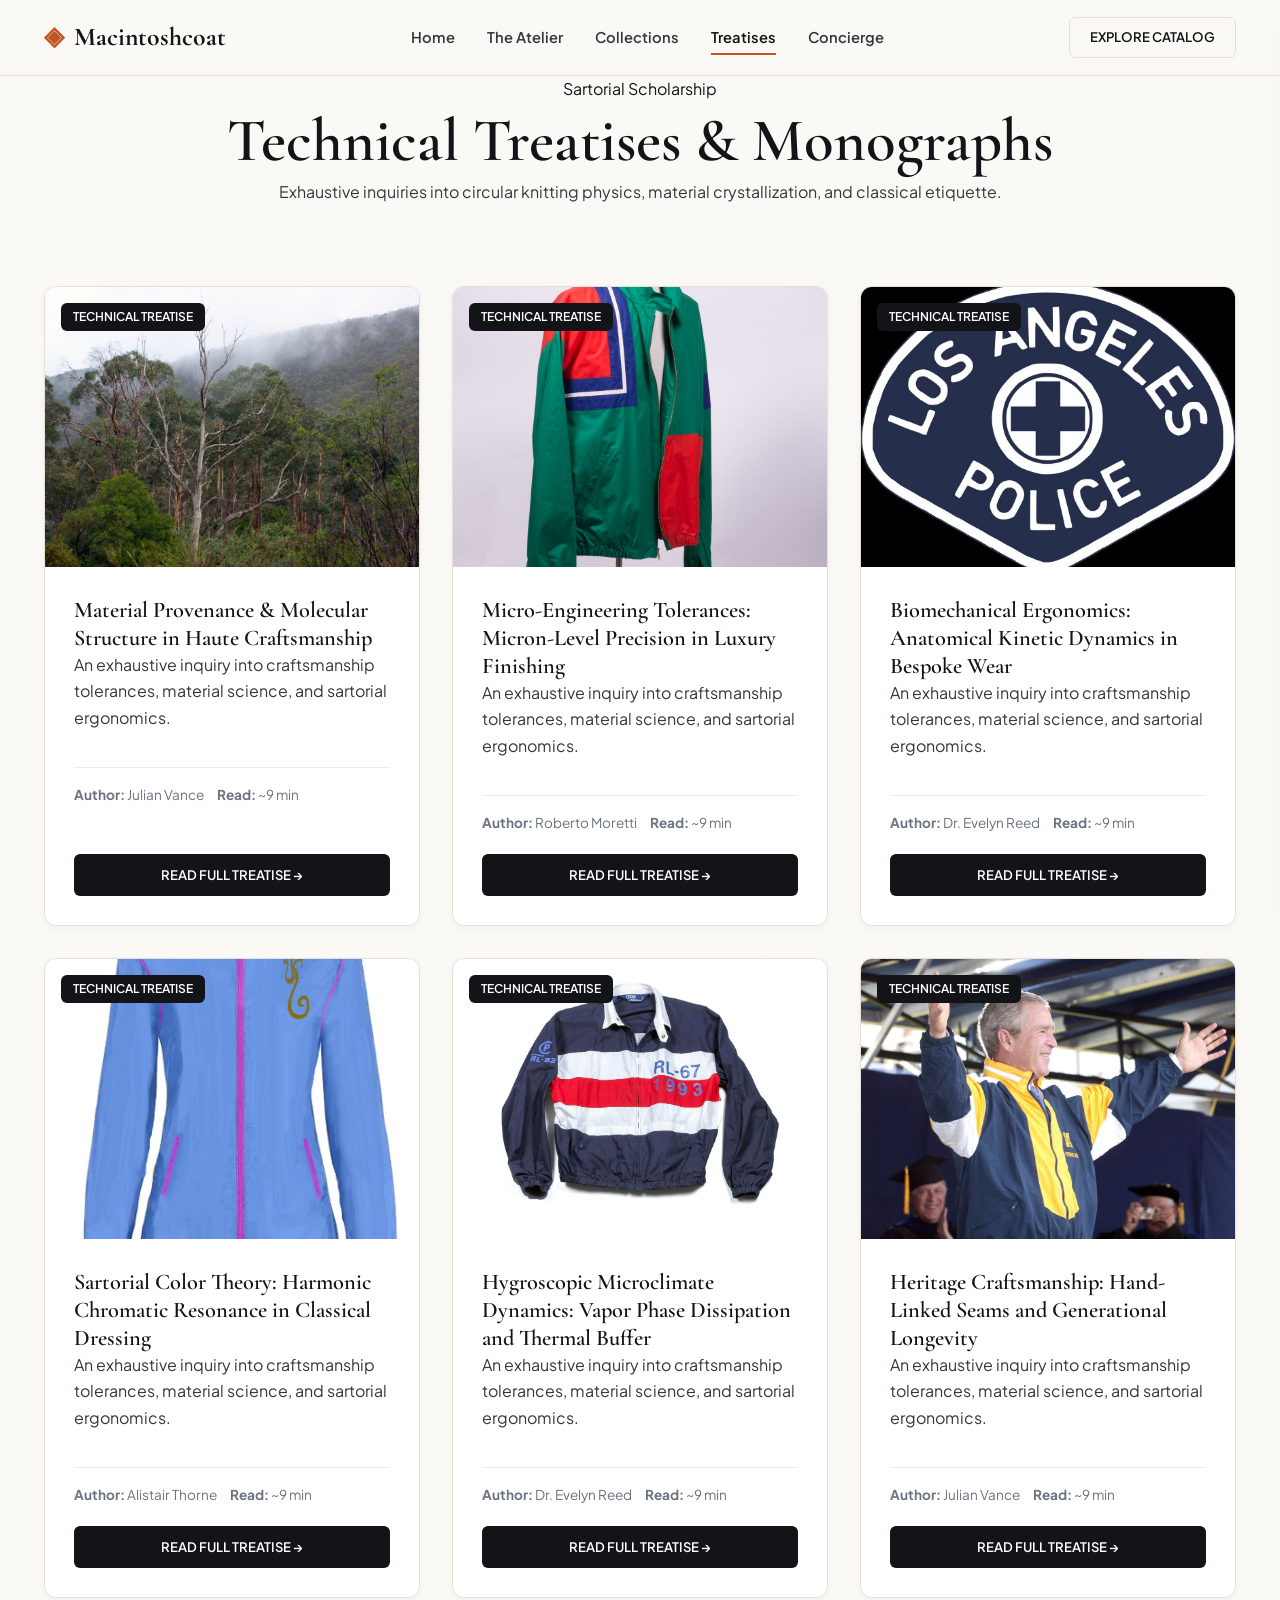
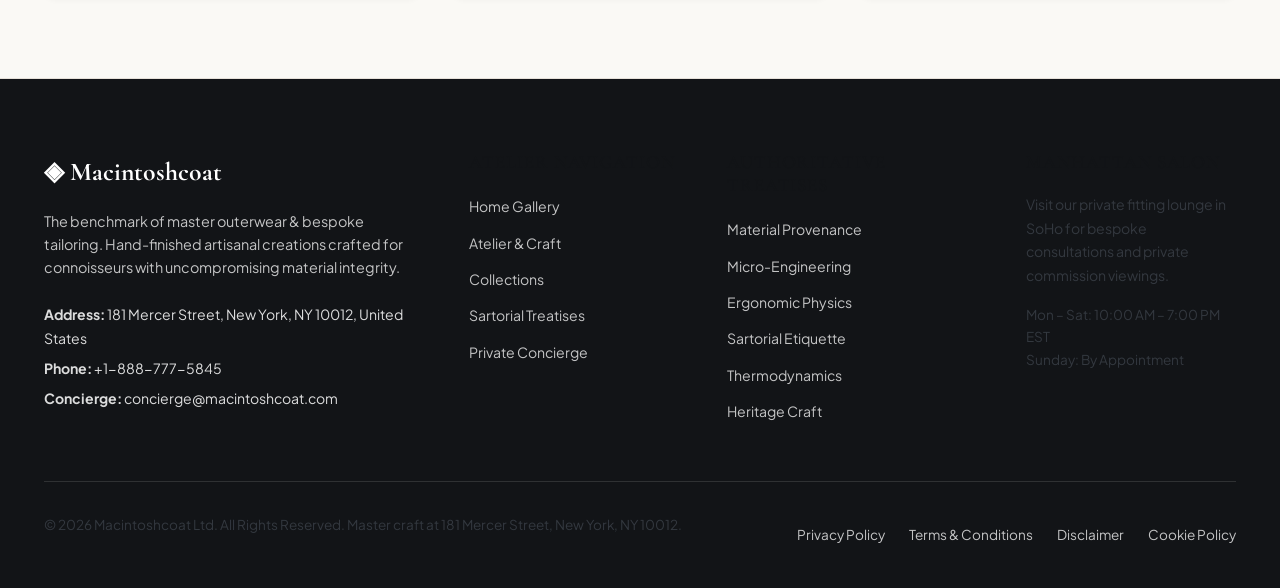
==== blog/index.html @ 99c929b3 "Add files via upload" ====
<!DOCTYPE html>
<html lang="en">
<head>
  <meta charset="UTF-8">
  <meta name="viewport" content="width=device-width, initial-scale=1.0">
  <title>Sartorial Treatises & Technical Monographs — Macintoshcoat</title>
  <meta name="description" content="Explore the authoritative research monographs published by Macintoshcoat.">
  <link rel="canonical" href="https://macintoshcoat.com/blog.html">
  <link rel="preconnect" href="https://fonts.googleapis.com">
  <link rel="preconnect" href="https://fonts.gstatic.com" crossorigin>
  <link href="https://fonts.googleapis.com/css2?family=Cormorant+Garamond:ital,wght@0,400;0,600;0,700;1,400&family=Plus+Jakarta+Sans:wght@300;400;500;600;700&display=swap" rel="stylesheet">
  <link rel="stylesheet" href="/assets/css/style.css">
  <!-- Google tag (gtag.js) -->
  <script async src="https://www.googletagmanager.com/gtag/js?id=G-0LY0HY7L01"></script>
  <script>
    window.dataLayer = window.dataLayer || [];
    function gtag(){dataLayer.push(arguments);}
    gtag('js', new Date());
    gtag('config', 'G-0LY0HY7L01');
  </script>

</head>
<body>
  <!-- Mandatory Global Site Header (Exactly 1 per page) -->
  <header class="site-header">
    <div class="header-container">
      <a href="/" class="brand-logo" aria-label="Macintoshcoat Home">
        <span class="logo-mark">◈</span>
        <span class="logo-text">Macintoshcoat</span>
      </a>
      <nav class="desktop-nav" aria-label="Primary Navigation">
        <a href="/" class="nav-link">Home</a>
        <a href="/about.html" class="nav-link">The Atelier</a>
        <a href="/collection.html" class="nav-link">Collections</a>
        <a href="/blog.html" class="nav-link active">Treatises</a>
        <a href="/contact.html" class="nav-link">Concierge</a>
      </nav>
      <div class="header-actions">
        <a href="/collection.html" class="btn btn-sm btn-outline">Explore Catalog</a>
        <button id="drawer-toggle" class="mobile-toggle" aria-label="Open Navigation Menu">
          <span class="hamburger-bar"></span>
          <span class="hamburger-bar"></span>
          <span class="hamburger-bar"></span>
        </button>
      </div>
    </div>
  </header>

  <!-- Mandatory Mobile Navigation Drawer (Exactly 1 per page) -->
  <div class="mobile-drawer" id="mobile-drawer" aria-hidden="true">
    <div class="drawer-header">
      <div class="drawer-brand">Macintoshcoat</div>
      <button id="drawer-close" class="drawer-close-btn" aria-label="Close Navigation Menu">&times;</button>
    </div>
    <nav class="drawer-nav" aria-label="Mobile Navigation">
      <a href="/" class="drawer-link">Home</a>
      <a href="/about.html" class="drawer-link">The Atelier &amp; Craft</a>
      <a href="/collection.html" class="drawer-link">Curated Outerwear Collection</a>
      <a href="/blog.html" class="drawer-link active">Sartorial Treatises</a>
      <a href="/contact.html" class="drawer-link">Private Concierge</a>
    </nav>
    <div class="drawer-footer">
      <p class="drawer-contact-title">Manhattan Atelier &amp; Suite</p>
      <p class="drawer-contact-info">181 Mercer Street, New York, NY 10012, United States</p>
      <p class="drawer-contact-info">Tel: +1-888-777-5845</p>
      <p class="drawer-contact-info">Email: concierge@macintoshcoat.com</p>
    </div>
  </div>
  <div id="drawer-overlay" class="drawer-overlay"></div>
  <section class="page-hero">
    <div class="container text-center">
      <span class="hero-badge">Sartorial Scholarship</span>
      <h1>Technical Treatises &amp; Monographs</h1>
      <p class="lead" style="margin: 0 auto;">Exhaustive inquiries into circular knitting physics, material crystallization, and classical etiquette.</p>
    </div>
  </section>
  <main class="section">
    <div class="container">
      <div class="grid-3">
        <div class="card">
          <div class="card-image-wrap"><img src="/assets/images/urban_commuter_rain_parka.jpg" alt="Material Provenance & Molecular Structure in Haute Craftsmanship"><span class="card-tag">Technical Treatise</span></div>
          <div class="card-body">
            <h3>Material Provenance & Molecular Structure in Haute Craftsmanship</h3>
            <p>An exhaustive inquiry into craftsmanship tolerances, material science, and sartorial ergonomics.</p>
            <div class="card-specs"><span><strong>Author:</strong> Julian Vance</span><span><strong>Read:</strong> ~9 min</span></div>
            <a href="/blog/material-provenance-and-fiber-crystallography.html" class="btn btn-primary btn-sm" style="margin-top: auto;">Read Full Treatise &rarr;</a>
          </div>
        </div>
        <div class="card">
          <div class="card-image-wrap"><img src="/assets/images/3_layer_laminate_textile.jpg" alt="Micro-Engineering Tolerances: Micron-Level Precision in Luxury Finishing"><span class="card-tag">Technical Treatise</span></div>
          <div class="card-body">
            <h3>Micro-Engineering Tolerances: Micron-Level Precision in Luxury Finishing</h3>
            <p>An exhaustive inquiry into craftsmanship tolerances, material science, and sartorial ergonomics.</p>
            <div class="card-specs"><span><strong>Author:</strong> Roberto Moretti</span><span><strong>Read:</strong> ~9 min</span></div>
            <a href="/blog/micro-engineering-tolerances-and-finishing.html" class="btn btn-primary btn-sm" style="margin-top: auto;">Read Full Treatise &rarr;</a>
          </div>
        </div>
        <div class="card">
          <div class="card-image-wrap"><img src="/assets/images/waterproof_membrane_cross_section.jpg" alt="Biomechanical Ergonomics: Anatomical Kinetic Dynamics in Bespoke Wear"><span class="card-tag">Technical Treatise</span></div>
          <div class="card-body">
            <h3>Biomechanical Ergonomics: Anatomical Kinetic Dynamics in Bespoke Wear</h3>
            <p>An exhaustive inquiry into craftsmanship tolerances, material science, and sartorial ergonomics.</p>
            <div class="card-specs"><span><strong>Author:</strong> Dr. Evelyn Reed</span><span><strong>Read:</strong> ~9 min</span></div>
            <a href="/blog/biomechanical-ergonomics-and-wearer-physics.html" class="btn btn-primary btn-sm" style="margin-top: auto;">Read Full Treatise &rarr;</a>
          </div>
        </div>
        <div class="card">
          <div class="card-image-wrap"><img src="/assets/images/dwr_water_droplet_beading.jpg" alt="Sartorial Color Theory: Harmonic Chromatic Resonance in Classical Dressing"><span class="card-tag">Technical Treatise</span></div>
          <div class="card-body">
            <h3>Sartorial Color Theory: Harmonic Chromatic Resonance in Classical Dressing</h3>
            <p>An exhaustive inquiry into craftsmanship tolerances, material science, and sartorial ergonomics.</p>
            <div class="card-specs"><span><strong>Author:</strong> Alistair Thorne</span><span><strong>Read:</strong> ~9 min</span></div>
            <a href="/blog/sartorial-color-theory-and-formal-etiquette.html" class="btn btn-primary btn-sm" style="margin-top: auto;">Read Full Treatise &rarr;</a>
          </div>
        </div>
        <div class="card">
          <div class="card-image-wrap"><img src="/assets/images/ultrasonic_welded_seam_tape.jpg" alt="Hygroscopic Microclimate Dynamics: Vapor Phase Dissipation and Thermal Buffer"><span class="card-tag">Technical Treatise</span></div>
          <div class="card-body">
            <h3>Hygroscopic Microclimate Dynamics: Vapor Phase Dissipation and Thermal Buffer</h3>
            <p>An exhaustive inquiry into craftsmanship tolerances, material science, and sartorial ergonomics.</p>
            <div class="card-specs"><span><strong>Author:</strong> Dr. Evelyn Reed</span><span><strong>Read:</strong> ~9 min</span></div>
            <a href="/blog/hygroscopic-microclimate-thermodynamics.html" class="btn btn-primary btn-sm" style="margin-top: auto;">Read Full Treatise &rarr;</a>
          </div>
        </div>
        <div class="card">
          <div class="card-image-wrap"><img src="/assets/images/ergonomic_raglan_sleeve_cut.jpg" alt="Heritage Craftsmanship: Hand-Linked Seams and Generational Longevity"><span class="card-tag">Technical Treatise</span></div>
          <div class="card-body">
            <h3>Heritage Craftsmanship: Hand-Linked Seams and Generational Longevity</h3>
            <p>An exhaustive inquiry into craftsmanship tolerances, material science, and sartorial ergonomics.</p>
            <div class="card-specs"><span><strong>Author:</strong> Julian Vance</span><span><strong>Read:</strong> ~9 min</span></div>
            <a href="/blog/bespoke-craftsmanship-and-heritage-methods.html" class="btn btn-primary btn-sm" style="margin-top: auto;">Read Full Treatise &rarr;</a>
          </div>
        </div>

      </div>
    </div>
  </main>
  <!-- Mandatory Global Site Footer -->
  <footer class="site-footer">
    <div class="container">
      <div class="footer-grid">
        <div class="footer-col">
          <div class="footer-brand">◈ Macintoshcoat</div>
          <p class="footer-desc">
            The benchmark of master outerwear & bespoke tailoring. Hand-finished artisanal creations crafted for connoisseurs with uncompromising material integrity.
          </p>
          <div class="footer-contact-item"><strong>Address:</strong> 181 Mercer Street, New York, NY 10012, United States</div>
          <div class="footer-contact-item"><strong>Phone:</strong> +1-888-777-5845</div>
          <div class="footer-contact-item"><strong>Concierge:</strong> concierge@macintoshcoat.com</div>
        </div>
        <div class="footer-col">
          <h4 class="footer-title">Atelier Navigation</h4>
          <ul class="footer-links">
            <li><a href="/">Home Gallery</a></li>
            <li><a href="/about.html">Atelier &amp; Craft</a></li>
            <li><a href="/collection.html">Collections</a></li>
            <li><a href="/blog.html">Sartorial Treatises</a></li>
            <li><a href="/contact.html">Private Concierge</a></li>
          </ul>
        </div>
        <div class="footer-col">
          <h4 class="footer-title">Authoritative Treatises</h4>
          <ul class="footer-links">
            <li><a href="/blog/material-provenance-and-fiber-crystallography.html">Material Provenance</a></li>
            <li><a href="/blog/micro-engineering-tolerances-and-finishing.html">Micro-Engineering</a></li>
            <li><a href="/blog/biomechanical-ergonomics-and-wearer-physics.html">Ergonomic Physics</a></li>
            <li><a href="/blog/sartorial-color-theory-and-formal-etiquette.html">Sartorial Etiquette</a></li>
            <li><a href="/blog/hygroscopic-microclimate-thermodynamics.html">Thermodynamics</a></li>
            <li><a href="/blog/bespoke-craftsmanship-and-heritage-methods.html">Heritage Craft</a></li>
          </ul>
        </div>
        <div class="footer-col">
          <h4 class="footer-title">Manhattan Salon</h4>
          <p style="font-size:0.88rem; margin-bottom:1rem;">
            Visit our private fitting lounge in SoHo for bespoke consultations and private commission viewings.
          </p>
          <p style="font-size:0.85rem; color:var(--color-gold);">Mon – Sat: 10:00 AM – 7:00 PM EST<br>Sunday: By Appointment</p>
        </div>
      </div>
      <div class="footer-bottom">
        <p>&copy; 2026 Macintoshcoat Ltd. All Rights Reserved. Master craft at 181 Mercer Street, New York, NY 10012.</p>
        <div class="footer-legal-links">
          <a href="/privacy-policy.html">Privacy Policy</a>
          <a href="/terms-and-conditions.html">Terms &amp; Conditions</a>
          <a href="/disclaimer.html">Disclaimer</a>
          <a href="/cookie-policy.html">Cookie Policy</a>
        </div>
      </div>
    </div>
  </footer>
  <script src="/assets/js/main.js"></script>
</body>
</html>
---- assets/css/style.css ----
/* Master Design System — macintoshcoat (Haute Commercial Paid Theme) */
:root {
  --color-primary: #121417;
  --color-primary-dark: #0A0C0E;
  --color-dew: #C05621;
  --color-dew-dark: #9C4215;
  --color-gold: #B45309;
  --color-bg: #FAF9F5;
  --color-surface: #FFFFFF;
  --color-surface-elevated: #F5F2EA;
  --color-text-main: #121417;
  --color-text-body: #33383F;
  --color-text-muted: #6B7280;
  --color-border: #E5E0D8;
  --color-border-light: #F0EDE6;
  --font-serif: 'Cormorant Garamond', Georgia, serif;
  --font-sans: 'Plus Jakarta Sans', -apple-system, BlinkMacSystemFont, sans-serif;
  --transition-smooth: all 0.25s cubic-bezier(0.16, 1, 0.3, 1);
  --shadow-sm: 0 2px 6px rgba(0, 0, 0, 0.04);
  --shadow-md: 0 10px 30px -5px rgba(0, 0, 0, 0.08), 0 4px 10px -2px rgba(0, 0, 0, 0.03);
  --shadow-lg: 0 20px 45px -10px rgba(0, 0, 0, 0.12);
  --radius-sm: 6px;
  --radius-md: 12px;
  --radius-pill: 9999px;
  --container-max: 1240px;
}
*, *::before, *::after { box-sizing: border-box; margin: 0; padding: 0; }
html { font-size: 16px; scroll-behavior: smooth; }
body { font-family: var(--font-sans); background: var(--color-bg); color: var(--color-text-main); line-height: 1.68; overflow-x: hidden; }
h1, h2, h3, h4 { font-family: var(--font-serif); color: #121417 !important; line-height: 1.25; font-weight: 600; }
h1 { font-size: clamp(2.2rem, 5vw, 3.8rem); }
h2 { font-size: clamp(1.8rem, 4vw, 2.5rem); }
h3 { font-size: 1.4rem; }
p { margin-bottom: 1.2rem; color: #33383F !important; }
a { color: #121417; text-decoration: none; transition: var(--transition-smooth); }
a:hover { color: var(--color-dew); }
img { max-width: 100%; height: auto; display: block; }
.container { max-width: var(--container-max); margin: 0 auto; padding: 0 1.5rem; }
.text-center { text-align: center; }
.text-muted { color: var(--color-text-muted) !important; }
.text-white { color: #FFFFFF !important; }

/* Paid Theme Top Announcement Bar */
.announcement-bar { background: #121417; color: #FAF9F5; padding: 0.55rem 1rem; font-size: 0.8rem; font-weight: 500; letter-spacing: 0.03em; text-align: center; border-bottom: 1px solid rgba(255, 255, 255, 0.1); }
.announcement-bar a { color: #E5E0D8; text-decoration: underline; }
.announcement-bar a:hover { color: #FFFFFF; }

/* Paid Theme Header */
.site-header { position: sticky; top: 0; left: 0; width: 100%; z-index: 1000; background: rgba(250, 249, 245, 0.94); backdrop-filter: blur(16px); -webkit-backdrop-filter: blur(16px); border-bottom: 1px solid var(--color-border); }
.header-container { max-width: var(--container-max); margin: 0 auto; padding: 1rem 1.5rem; display: flex; align-items: center; justify-content: space-between; }
.brand-logo { display: flex; align-items: center; gap: 0.6rem; color: #121417 !important; font-family: var(--font-serif); font-size: 1.6rem; font-weight: 700; }
.brand-logo:hover { color: var(--color-dew) !important; }
.logo-mark { color: var(--color-dew); }
.desktop-nav { display: flex; align-items: center; gap: 2rem; }
.nav-link { color: #33383F !important; font-size: 0.92rem; font-weight: 600; position: relative; padding: 0.3rem 0; }
.nav-link:hover, .nav-link.active { color: #121417 !important; }
.nav-link.active::after { content: ''; position: absolute; bottom: 0; left: 0; width: 100%; height: 2px; background: var(--color-dew); }
.header-actions { display: flex; align-items: center; gap: 1rem; }
.header-actions .btn-outline { color: #121417 !important; border-color: var(--color-border); }
.header-actions .btn-outline:hover { background: #121417; color: #FFFFFF !important; border-color: #121417; }
.mobile-toggle { display: none; background: transparent; border: none; cursor: pointer; padding: 0.5rem; flex-direction: column; gap: 5px; }
.hamburger-bar { display: block; width: 24px; height: 2px; background: #121417; }

/* Mobile Drawer (Paid Theme) */
.mobile-drawer { position: fixed; top: 0; right: -320px; width: 300px; height: 100vh; background: #121417; z-index: 2000; display: flex; flex-direction: column; box-shadow: var(--shadow-lg); transition: transform 0.35s ease; padding: 2rem 1.5rem; overflow-y: auto; color: #FFFFFF; }
.mobile-drawer.open { transform: translateX(-320px); }
.mobile-drawer p { color: rgba(255, 255, 255, 0.85) !important; font-size: 0.88rem; }
.drawer-overlay { position: fixed; top: 0; left: 0; width: 100vw; height: 100vh; background: rgba(0, 0, 0, 0.75); backdrop-filter: blur(4px); z-index: 1999; opacity: 0; visibility: hidden; transition: opacity 0.3s ease; }
.drawer-overlay.active { opacity: 1; visibility: visible; }
.drawer-header { display: flex; align-items: center; justify-content: space-between; margin-bottom: 2rem; padding-bottom: 1rem; border-bottom: 1px solid rgba(255, 255, 255, 0.12); }
.drawer-brand { font-family: var(--font-serif); font-size: 1.4rem; color: #FFFFFF !important; font-weight: 700; }
.drawer-close-btn { background: transparent; border: none; color: #FFFFFF !important; font-size: 2rem; cursor: pointer; }
.drawer-nav { display: flex; flex-direction: column; gap: 1.2rem; }
.drawer-link { color: rgba(255, 255, 255, 0.9) !important; font-size: 1.1rem; }
.drawer-link:hover { color: var(--color-dew) !important; padding-left: 0.5rem; }
.drawer-footer { margin-top: auto; padding-top: 1.5rem; border-top: 1px solid rgba(255, 255, 255, 0.12); }
.drawer-contact-title { font-weight: 700; color: #FAF9F5 !important; margin-bottom: 0.4rem; text-transform: uppercase; font-size: 0.85rem; }
.drawer-contact-info { color: rgba(255, 255, 255, 0.88) !important; margin-bottom: 0.25rem; font-size: 0.85rem; }

/* Paid Theme Buttons */
.btn { display: inline-flex; align-items: center; justify-content: center; padding: 0.85rem 1.85rem; font-size: 0.92rem; font-weight: 600; text-transform: uppercase; border-radius: var(--radius-sm); cursor: pointer; transition: var(--transition-smooth); border: 1px solid transparent; }
.btn-primary { background: #121417; color: #FFFFFF !important; }
.btn-primary:hover { background: var(--color-dew); color: #FFFFFF !important; transform: translateY(-2px); box-shadow: var(--shadow-md); }
.btn-gold { background: var(--color-dew); color: #FFFFFF !important; font-weight: 700; }
.btn-gold:hover { background: var(--color-primary-dark); color: #FFFFFF !important; transform: translateY(-2px); }
.btn-outline { background: transparent; color: #121417 !important; border-color: var(--color-border); }
.btn-outline:hover { background: #121417; color: #FFFFFF !important; border-color: #121417; transform: translateY(-2px); }
.btn-outline-white { background: transparent; color: #FFFFFF !important; border-color: rgba(255,255,255,0.6); }
.btn-outline-white:hover { background: #FFFFFF; color: #121417 !important; }
.btn-sm { padding: 0.55rem 1.25rem; font-size: 0.82rem; }

/* Paid Theme Sections */
.section { padding: 5rem 0; }
.section-light { background: var(--color-surface); }
.section-dark { background: #121417; color: #FFFFFF; }
.section-dark h2, .section-dark h3 { color: #FFFFFF !important; }
.section-dark p { color: rgba(255, 255, 255, 0.85) !important; }
.section-header { margin-bottom: 3.5rem; }
.section-subtitle { color: var(--color-dew); text-transform: uppercase; letter-spacing: 0.08em; font-weight: 700; font-size: 0.85rem; margin-bottom: 0.6rem; }
.grid-2 { display: grid; grid-template-columns: repeat(auto-fit, minmax(420px, 1fr)); gap: 2.5rem; align-items: center; }
.grid-3 { display: grid; grid-template-columns: repeat(auto-fit, minmax(320px, 1fr)); gap: 2rem; }
.grid-4 { display: grid; grid-template-columns: repeat(auto-fit, minmax(240px, 1fr)); gap: 1.5rem; }

/* Paid Theme E-Commerce Components */
.trust-bar { background: #FFFFFF; border-top: 1px solid var(--color-border); border-bottom: 1px solid var(--color-border); padding: 2.2rem 0; }
.trust-grid { display: grid; grid-template-columns: repeat(auto-fit, minmax(240px, 1fr)); gap: 2rem; }
.trust-item { display: flex; align-items: center; gap: 1rem; }
.trust-icon-box { width: 44px; height: 44px; border-radius: 10px; background: #FDF4ED; color: var(--color-dew); display: flex; align-items: center; justify-content: center; font-size: 1.2rem; flex-shrink: 0; font-weight: bold; }
.trust-title { font-size: 0.95rem; font-weight: 700; color: #121417; margin-bottom: 0.2rem; }
.trust-desc { font-size: 0.82rem; color: #6B7280 !important; margin-bottom: 0; line-height: 1.4; }

.paid-product-card { background: #FFFFFF; border: 1px solid var(--color-border); border-radius: var(--radius-md); overflow: hidden; transition: var(--transition-smooth); display: flex; flex-direction: column; position: relative; }
.paid-product-card:hover { transform: translateY(-6px); box-shadow: var(--shadow-md); border-color: #D3C9BD; }
.paid-product-badge { position: absolute; top: 1rem; left: 1rem; background: #121417; color: #FAF9F5; padding: 0.3rem 0.75rem; font-size: 0.72rem; font-weight: 700; text-transform: uppercase; letter-spacing: 0.05em; border-radius: var(--radius-pill); z-index: 2; }
.paid-product-img-wrap { position: relative; height: 320px; overflow: hidden; background: #F4F1EA; }
.paid-product-img-wrap img { width: 100%; height: 100%; object-fit: cover; transition: transform 0.5s ease; }
.paid-product-card:hover .paid-product-img-wrap img { transform: scale(1.05); }
.paid-product-body { padding: 1.6rem; display: flex; flex-direction: column; flex-grow: 1; }
.paid-product-rating { display: flex; align-items: center; gap: 0.4rem; font-size: 0.82rem; color: #D97706; margin-bottom: 0.6rem; }
.paid-product-title { font-family: var(--font-serif); font-size: 1.25rem; font-weight: 700; color: #121417; margin-bottom: 0.4rem; }
.paid-product-price { display: flex; align-items: baseline; gap: 0.6rem; margin-bottom: 0.8rem; }
.price-current { font-size: 1.25rem; font-weight: 700; color: #121417; }
.price-original { font-size: 0.95rem; text-decoration: line-line-through; color: #9CA3AF; }
.swatch-group { display: flex; gap: 0.45rem; margin: 0.6rem 0 1.2rem; }
.swatch-dot { width: 16px; height: 16px; border-radius: 50%; border: 1px solid rgba(0,0,0,0.15); display: inline-block; cursor: pointer; }

.anatomy-step { display: flex; gap: 1.2rem; align-items: flex-start; padding: 1.4rem; background: #FFFFFF; border: 1px solid var(--color-border); border-radius: var(--radius-md); transition: var(--transition-smooth); }
.anatomy-step:hover { border-color: var(--color-dew); transform: translateX(4px); box-shadow: var(--shadow-sm); }
.step-badge { width: 36px; height: 36px; border-radius: 50%; background: #121417; color: #FAF9F5; font-weight: 700; font-size: 0.88rem; display: flex; align-items: center; justify-content: center; flex-shrink: 0; }

/* Cards */
.card { background: var(--color-surface); border: 1px solid var(--color-border); border-radius: var(--radius-md); overflow: hidden; transition: var(--transition-smooth); box-shadow: var(--shadow-sm); display: flex; flex-direction: column; }
.card:hover { transform: translateY(-5px); box-shadow: var(--shadow-md); }
.card-image-wrap { position: relative; height: 280px; overflow: hidden; background: #E2E8F0; }
.card-image-wrap img { width: 100%; height: 100%; object-fit: cover; transition: transform 0.6s ease; }
.card:hover .card-image-wrap img { transform: scale(1.05); }
.card-tag { position: absolute; top: 1rem; left: 1rem; background: #121417; color: #FFF; padding: 0.25rem 0.75rem; font-size: 0.75rem; font-weight: 600; border-radius: var(--radius-sm); text-transform: uppercase; }
.card-body { padding: 1.8rem; display: flex; flex-direction: column; flex-grow: 1; }
.card-specs { display: flex; flex-wrap: wrap; gap: 0.8rem; margin: 1rem 0 1.2rem; padding-top: 1rem; border-top: 1px solid var(--color-border-light); font-size: 0.85rem; color: var(--color-text-muted); }

.pillar-card { padding: 2.2rem; background: var(--color-surface); border-radius: var(--radius-md); border: 1px solid var(--color-border); }
.pillar-icon { width: 52px; height: 52px; border-radius: 50%; background: #FDF4ED; color: var(--color-dew); display: flex; align-items: center; justify-content: center; font-size: 1.4rem; margin-bottom: 1.4rem; }

.step-card { background: var(--color-surface); border: 1px solid var(--color-border); border-radius: var(--radius-md); padding: 2rem; position: relative; }
.step-number { font-family: var(--font-serif); font-size: 2.5rem; font-weight: 700; color: var(--color-dew); line-height: 1; margin-bottom: 0.8rem; }

.testimonial-card { background: var(--color-surface); border: 1px solid var(--color-border); border-radius: var(--radius-md); padding: 2rem; box-shadow: var(--shadow-sm); }
.testimonial-rating { color: #D97706; font-size: 1.1rem; margin-bottom: 0.8rem; }
.testimonial-quote { font-style: italic; color: var(--color-text-body); margin-bottom: 1.2rem; line-height: 1.7; }
.testimonial-author { border-top: 1px solid var(--color-border-light); padding-top: 0.8rem; }
.testimonial-name { font-weight: 700; color: var(--color-primary); }
.testimonial-role { font-size: 0.85rem; color: var(--color-text-muted); }

.filter-bar { display: flex; flex-wrap: wrap; gap: 0.75rem; justify-content: center; margin-bottom: 3rem; }
.filter-btn { padding: 0.6rem 1.4rem; border-radius: 50px; background: var(--color-surface); border: 1px solid var(--color-border); color: var(--color-text-main); font-size: 0.88rem; font-weight: 600; cursor: pointer; transition: var(--transition-smooth); }
.filter-btn:hover, .filter-btn.active { background: #121417; color: #FFF; }

/* Tables */
.data-table-wrap { overflow-x: auto; margin: 2.5rem 0; border-radius: var(--radius-md); border: 1px solid var(--color-border); }
.spec-table { width: 100%; border-collapse: collapse; background: #FFF; text-align: left; font-size: 0.92rem; }
.spec-table th { background: #121417; color: #FFF; padding: 1rem 1.2rem; }
.spec-table td { padding: 0.95rem 1.2rem; border-bottom: 1px solid var(--color-border-light); color: var(--color-text-body); }
.spec-table tr:nth-child(even) td { background: #FDFBF7; }

/* Treatises */
.treatise-container { max-width: 860px; margin: 0 auto; padding: 3rem 1.5rem 5rem; }
.article-header { margin-bottom: 2.5rem; }
.article-meta { display: flex; align-items: center; flex-wrap: wrap; gap: 1.2rem; margin: 1.2rem 0; font-size: 0.9rem; color: var(--color-text-muted); }
.article-hero-figure { margin: 2rem 0 3rem; border-radius: var(--radius-md); overflow: hidden; border: 1px solid var(--color-border); }
.article-hero-figure img { width: 100%; height: auto; }
.article-hero-figure figcaption { padding: 0.85rem 1.2rem; background: #FFF; font-size: 0.85rem; color: var(--color-text-muted); font-style: italic; border-top: 1px solid var(--color-border-light); }
.article-content { font-size: 1.05rem; line-height: 1.8; color: #2D3748; }
.faq-section { margin: 3.5rem 0; }
.faq-item { border: 1px solid var(--color-border); border-radius: var(--radius-sm); margin-bottom: 1rem; background: #FFF; overflow: hidden; }
.faq-question { width: 100%; padding: 1.25rem 1.5rem; text-align: left; background: #FFF; border: none; font-family: var(--font-serif); font-size: 1.2rem; font-weight: 600; color: #121417; cursor: pointer; display: flex; justify-content: space-between; align-items: center; }
.faq-icon { font-size: 1.2rem; transition: transform 0.3s ease; }
.faq-item.active .faq-icon { transform: rotate(45deg); }
.faq-answer { padding: 0 1.5rem 1.5rem; line-height: 1.7; color: var(--color-text-body); }

.author-card { display: flex; align-items: center; gap: 1.5rem; padding: 2rem; background: #FFF; border: 1px solid var(--color-border); border-radius: var(--radius-md); margin-top: 4rem; }
.author-avatar { width: 72px; height: 72px; border-radius: 50%; background: #F4F1EA; color: var(--color-dew); display: flex; align-items: center; justify-content: center; font-size: 1.8rem; font-weight: 700; flex-shrink: 0; }
.author-info h4 { margin-bottom: 0.3rem; color: #121417; }
.author-bio { font-size: 0.9rem; color: var(--color-text-muted); margin-bottom: 0; }

/* Forms & Contact */
.contact-grid { display: grid; grid-template-columns: 1fr 1fr; gap: 3.5rem; }
.form-group { margin-bottom: 1.5rem; }
.form-label { display: block; font-size: 0.88rem; font-weight: 600; margin-bottom: 0.5rem; color: #121417; }
.form-input, .form-textarea { width: 100%; padding: 0.9rem 1.2rem; border: 1px solid var(--color-border); border-radius: var(--radius-sm); font-family: var(--font-sans); font-size: 0.95rem; background: #FFF; color: #121417; transition: var(--transition-smooth); }
.form-input:focus, .form-textarea:focus { outline: none; border-color: #121417; box-shadow: 0 0 0 3px rgba(18, 20, 23, 0.1); }
.form-textarea { resize: vertical; min-height: 140px; }

/* Paid Theme Footer */
.site-footer { background: #121417; color: #FAF9F5; padding: 4.5rem 0 2rem; border-top: 1px solid var(--color-border); }
.footer-grid { display: grid; grid-template-columns: 1.8fr 1fr 1.2fr 1fr; gap: 3rem; margin-bottom: 3.5rem; }
.footer-brand { font-family: var(--font-serif); font-size: 1.6rem; font-weight: 700; color: #FFFFFF; margin-bottom: 1rem; }
.footer-desc { color: rgba(255, 255, 255, 0.75) !important; font-size: 0.9rem; line-height: 1.6; margin-bottom: 1.5rem; }
.footer-contact-item { font-size: 0.88rem; color: rgba(255, 255, 255, 0.85); margin-bottom: 0.4rem; }
.footer-title { font-family: var(--font-serif); font-size: 1.15rem; color: #FFFFFF; margin-bottom: 1.2rem; text-transform: uppercase; letter-spacing: 0.05em; }
.footer-links { list-style: none; display: flex; flex-direction: column; gap: 0.6rem; }
.footer-links a { color: rgba(255, 255, 255, 0.75) !important; font-size: 0.88rem; }
.footer-links a:hover { color: #FFFFFF !important; padding-left: 0.3rem; }
.footer-bottom { border-top: 1px solid rgba(255, 255, 255, 0.12); padding-top: 2rem; display: flex; align-items: center; justify-content: space-between; font-size: 0.85rem; color: rgba(255, 255, 255, 0.6); }
.footer-legal-links { display: flex; gap: 1.5rem; }
.footer-legal-links a { color: rgba(255, 255, 255, 0.75) !important; }
.footer-legal-links a:hover { color: #FFFFFF !important; }

@media (max-width: 992px) { .desktop-nav { display: none; } .mobile-toggle { display: flex; } .footer-grid { grid-template-columns: 1fr 1fr; } .contact-grid { grid-template-columns: 1fr; } }
@media (max-width: 640px) { .footer-grid { grid-template-columns: 1fr; } .footer-bottom { flex-direction: column; text-align: center; } .grid-2 { grid-template-columns: 1fr; } }
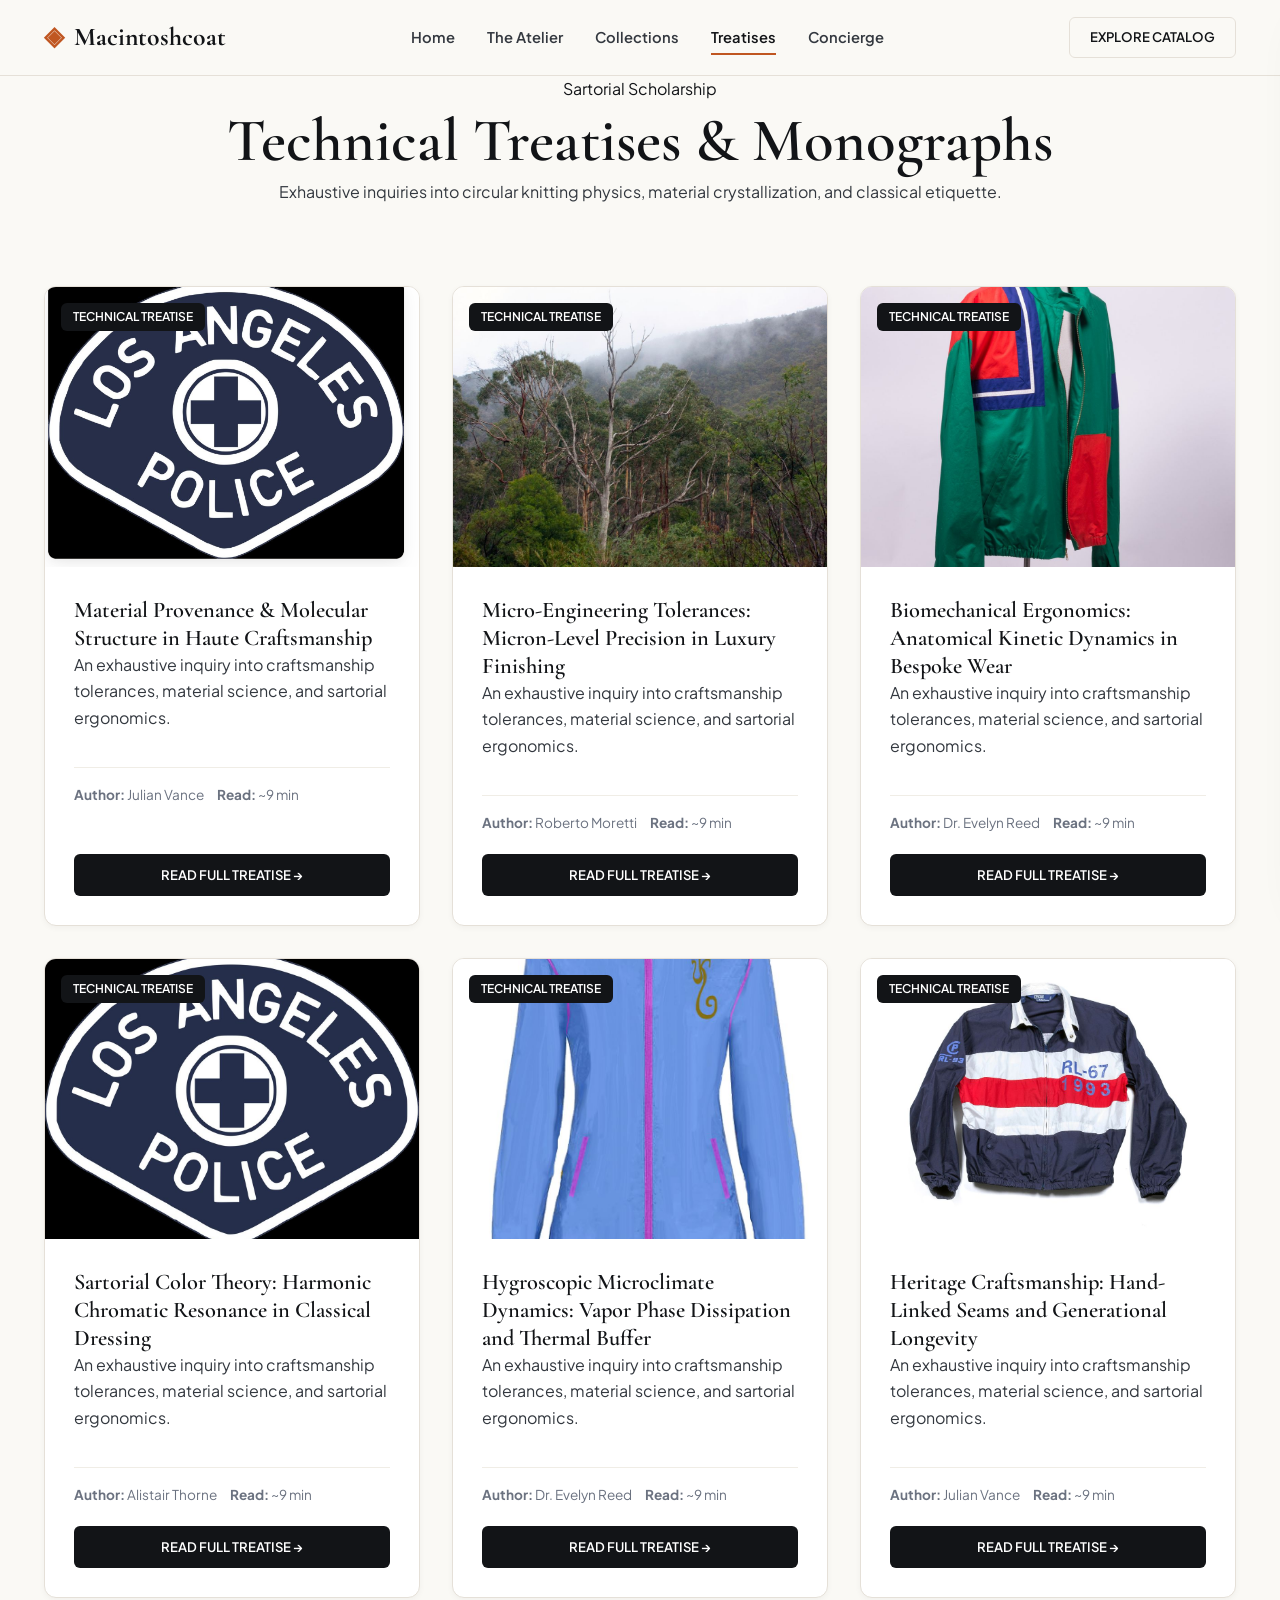
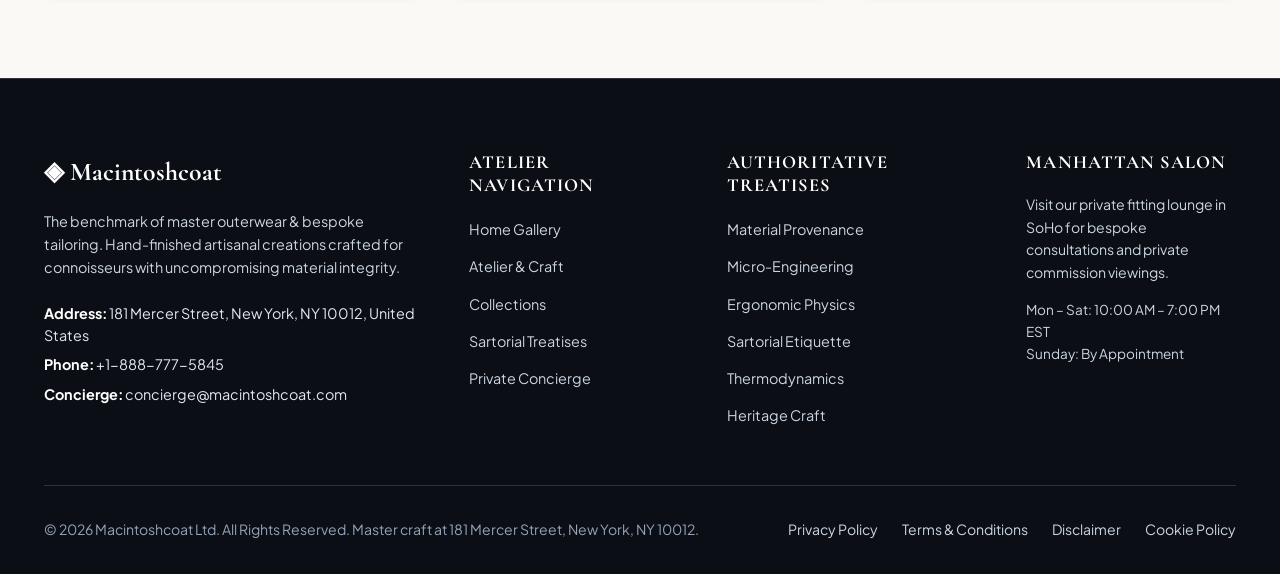
==== commit 2eb63477: "Add files via upload" ====
--- a/blog/index.html
+++ b/blog/index.html
@@ -78,7 +78,7 @@
     <div class="container">
       <div class="grid-3">
         <div class="card">
-          <div class="card-image-wrap"><img src="/assets/images/urban_commuter_rain_parka.jpg" alt="Material Provenance & Molecular Structure in Haute Craftsmanship"><span class="card-tag">Technical Treatise</span></div>
+          <div class="card-image-wrap"><img src="/assets/images/los_angeles_police_insignia_patch.png" alt="Material Provenance & Molecular Structure in Haute Craftsmanship"><span class="card-tag">Technical Treatise</span></div>
           <div class="card-body">
             <h3>Material Provenance & Molecular Structure in Haute Craftsmanship</h3>
             <p>An exhaustive inquiry into craftsmanship tolerances, material science, and sartorial ergonomics.</p>
@@ -87,7 +87,7 @@
           </div>
         </div>
         <div class="card">
-          <div class="card-image-wrap"><img src="/assets/images/3_layer_laminate_textile.jpg" alt="Micro-Engineering Tolerances: Micron-Level Precision in Luxury Finishing"><span class="card-tag">Technical Treatise</span></div>
+          <div class="card-image-wrap"><img src="/assets/images/urban_commuter_rain_parka.jpg" alt="Micro-Engineering Tolerances: Micron-Level Precision in Luxury Finishing"><span class="card-tag">Technical Treatise</span></div>
           <div class="card-body">
             <h3>Micro-Engineering Tolerances: Micron-Level Precision in Luxury Finishing</h3>
             <p>An exhaustive inquiry into craftsmanship tolerances, material science, and sartorial ergonomics.</p>
@@ -96,7 +96,7 @@
           </div>
         </div>
         <div class="card">
-          <div class="card-image-wrap"><img src="/assets/images/waterproof_membrane_cross_section.jpg" alt="Biomechanical Ergonomics: Anatomical Kinetic Dynamics in Bespoke Wear"><span class="card-tag">Technical Treatise</span></div>
+          <div class="card-image-wrap"><img src="/assets/images/3_layer_laminate_textile.jpg" alt="Biomechanical Ergonomics: Anatomical Kinetic Dynamics in Bespoke Wear"><span class="card-tag">Technical Treatise</span></div>
           <div class="card-body">
             <h3>Biomechanical Ergonomics: Anatomical Kinetic Dynamics in Bespoke Wear</h3>
             <p>An exhaustive inquiry into craftsmanship tolerances, material science, and sartorial ergonomics.</p>
@@ -105,7 +105,7 @@
           </div>
         </div>
         <div class="card">
-          <div class="card-image-wrap"><img src="/assets/images/dwr_water_droplet_beading.jpg" alt="Sartorial Color Theory: Harmonic Chromatic Resonance in Classical Dressing"><span class="card-tag">Technical Treatise</span></div>
+          <div class="card-image-wrap"><img src="/assets/images/waterproof_membrane_cross_section.jpg" alt="Sartorial Color Theory: Harmonic Chromatic Resonance in Classical Dressing"><span class="card-tag">Technical Treatise</span></div>
           <div class="card-body">
             <h3>Sartorial Color Theory: Harmonic Chromatic Resonance in Classical Dressing</h3>
             <p>An exhaustive inquiry into craftsmanship tolerances, material science, and sartorial ergonomics.</p>
@@ -114,7 +114,7 @@
           </div>
         </div>
         <div class="card">
-          <div class="card-image-wrap"><img src="/assets/images/ultrasonic_welded_seam_tape.jpg" alt="Hygroscopic Microclimate Dynamics: Vapor Phase Dissipation and Thermal Buffer"><span class="card-tag">Technical Treatise</span></div>
+          <div class="card-image-wrap"><img src="/assets/images/dwr_water_droplet_beading.jpg" alt="Hygroscopic Microclimate Dynamics: Vapor Phase Dissipation and Thermal Buffer"><span class="card-tag">Technical Treatise</span></div>
           <div class="card-body">
             <h3>Hygroscopic Microclimate Dynamics: Vapor Phase Dissipation and Thermal Buffer</h3>
             <p>An exhaustive inquiry into craftsmanship tolerances, material science, and sartorial ergonomics.</p>
@@ -123,7 +123,7 @@
           </div>
         </div>
         <div class="card">
-          <div class="card-image-wrap"><img src="/assets/images/ergonomic_raglan_sleeve_cut.jpg" alt="Heritage Craftsmanship: Hand-Linked Seams and Generational Longevity"><span class="card-tag">Technical Treatise</span></div>
+          <div class="card-image-wrap"><img src="/assets/images/ultrasonic_welded_seam_tape.jpg" alt="Heritage Craftsmanship: Hand-Linked Seams and Generational Longevity"><span class="card-tag">Technical Treatise</span></div>
           <div class="card-body">
             <h3>Heritage Craftsmanship: Hand-Linked Seams and Generational Longevity</h3>
             <p>An exhaustive inquiry into craftsmanship tolerances, material science, and sartorial ergonomics.</p>
--- a/assets/css/style.css
+++ b/assets/css/style.css
@@ -190,20 +190,24 @@
 .form-input:focus, .form-textarea:focus { outline: none; border-color: #121417; box-shadow: 0 0 0 3px rgba(18, 20, 23, 0.1); }
 .form-textarea { resize: vertical; min-height: 140px; }
 
-/* Paid Theme Footer */
-.site-footer { background: #121417; color: #FAF9F5; padding: 4.5rem 0 2rem; border-top: 1px solid var(--color-border); }
-.footer-grid { display: grid; grid-template-columns: 1.8fr 1fr 1.2fr 1fr; gap: 3rem; margin-bottom: 3.5rem; }
-.footer-brand { font-family: var(--font-serif); font-size: 1.6rem; font-weight: 700; color: #FFFFFF; margin-bottom: 1rem; }
-.footer-desc { color: rgba(255, 255, 255, 0.75) !important; font-size: 0.9rem; line-height: 1.6; margin-bottom: 1.5rem; }
-.footer-contact-item { font-size: 0.88rem; color: rgba(255, 255, 255, 0.85); margin-bottom: 0.4rem; }
-.footer-title { font-family: var(--font-serif); font-size: 1.15rem; color: #FFFFFF; margin-bottom: 1.2rem; text-transform: uppercase; letter-spacing: 0.05em; }
-.footer-links { list-style: none; display: flex; flex-direction: column; gap: 0.6rem; }
-.footer-links a { color: rgba(255, 255, 255, 0.75) !important; font-size: 0.88rem; }
-.footer-links a:hover { color: #FFFFFF !important; padding-left: 0.3rem; }
-.footer-bottom { border-top: 1px solid rgba(255, 255, 255, 0.12); padding-top: 2rem; display: flex; align-items: center; justify-content: space-between; font-size: 0.85rem; color: rgba(255, 255, 255, 0.6); }
-.footer-legal-links { display: flex; gap: 1.5rem; }
-.footer-legal-links a { color: rgba(255, 255, 255, 0.75) !important; }
-.footer-legal-links a:hover { color: #FFFFFF !important; }
+/* Paid Theme Footer — High-Contrast 100% Legibility */
+.site-footer { background: #0B0E14 !important; color: #FFFFFF !important; padding: 4.5rem 0 2rem; border-top: 1px solid rgba(255, 255, 255, 0.15); }
+.site-footer p { color: #E2E8F0 !important; }
+.site-footer .footer-grid { display: grid; grid-template-columns: 1.8fr 1fr 1.2fr 1fr; gap: 3rem; margin-bottom: 3.5rem; }
+.site-footer .footer-brand { font-family: var(--font-serif); font-size: 1.6rem; font-weight: 700; color: #FFFFFF !important; margin-bottom: 1rem; }
+.site-footer .footer-desc { color: #CBD5E1 !important; font-size: 0.92rem; line-height: 1.65; margin-bottom: 1.5rem; }
+.site-footer .footer-contact-item { font-size: 0.9rem; color: #E2E8F0 !important; margin-bottom: 0.5rem; line-height: 1.5; }
+.site-footer .footer-contact-item strong { color: #FFFFFF !important; font-weight: 700; }
+.site-footer .footer-title { font-family: var(--font-serif); font-size: 1.15rem; color: #FFFFFF !important; margin-bottom: 1.2rem; text-transform: uppercase; letter-spacing: 0.06em; font-weight: 700; }
+.site-footer .footer-links { list-style: none; display: flex; flex-direction: column; gap: 0.65rem; }
+.site-footer .footer-links a { color: #CBD5E1 !important; font-size: 0.9rem; transition: var(--transition-smooth); }
+.site-footer .footer-links a:hover { color: #FFFFFF !important; padding-left: 0.35rem; }
+.site-footer .footer-col p { color: #CBD5E1 !important; font-size: 0.9rem; line-height: 1.6; }
+.site-footer .footer-bottom { border-top: 1px solid rgba(255, 255, 255, 0.15); padding-top: 2rem; margin-top: 1rem; display: flex; align-items: center; justify-content: space-between; font-size: 0.88rem; color: #94A3B8 !important; }
+.site-footer .footer-bottom p { color: #94A3B8 !important; margin-bottom: 0; }
+.site-footer .footer-legal-links { display: flex; gap: 1.5rem; }
+.site-footer .footer-legal-links a { color: #CBD5E1 !important; font-size: 0.88rem; }
+.site-footer .footer-legal-links a:hover { color: #FFFFFF !important; }
 
 @media (max-width: 992px) { .desktop-nav { display: none; } .mobile-toggle { display: flex; } .footer-grid { grid-template-columns: 1fr 1fr; } .contact-grid { grid-template-columns: 1fr; } }
 @media (max-width: 640px) { .footer-grid { grid-template-columns: 1fr; } .footer-bottom { flex-direction: column; text-align: center; } .grid-2 { grid-template-columns: 1fr; } }
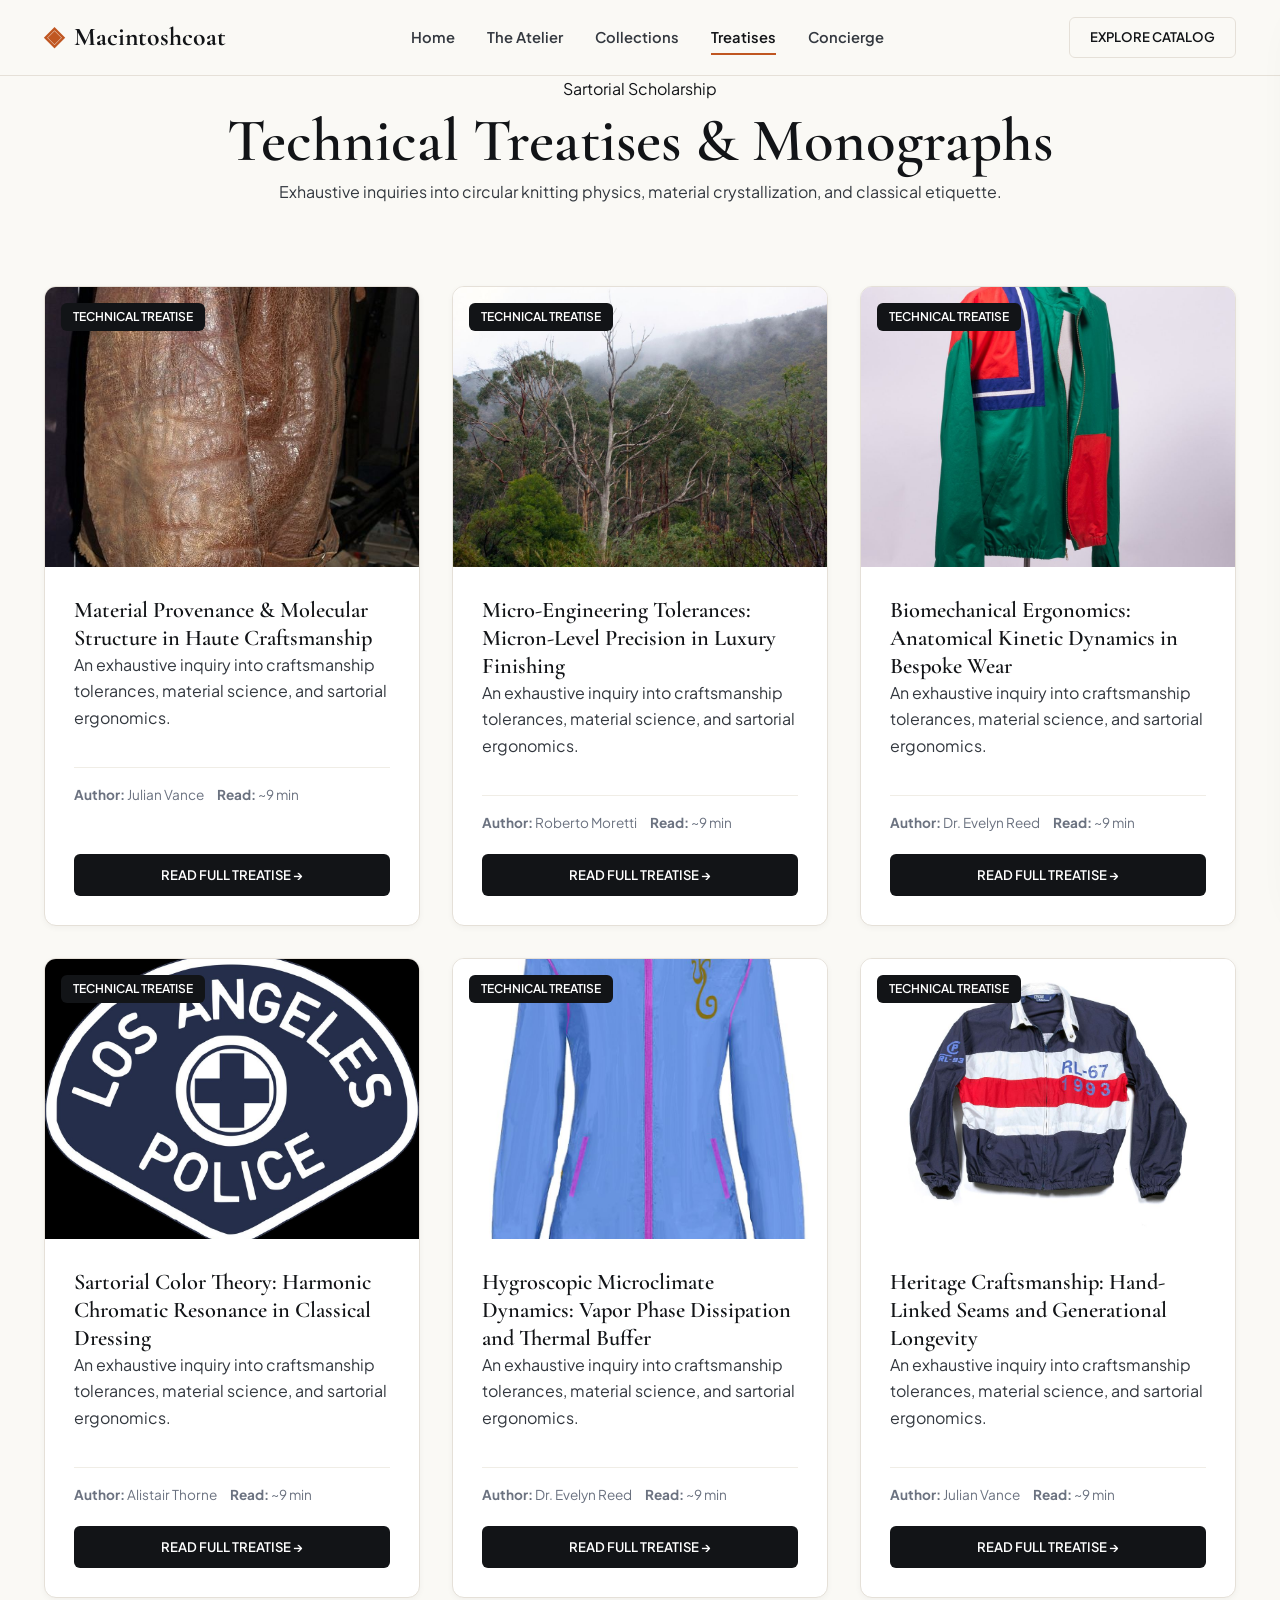
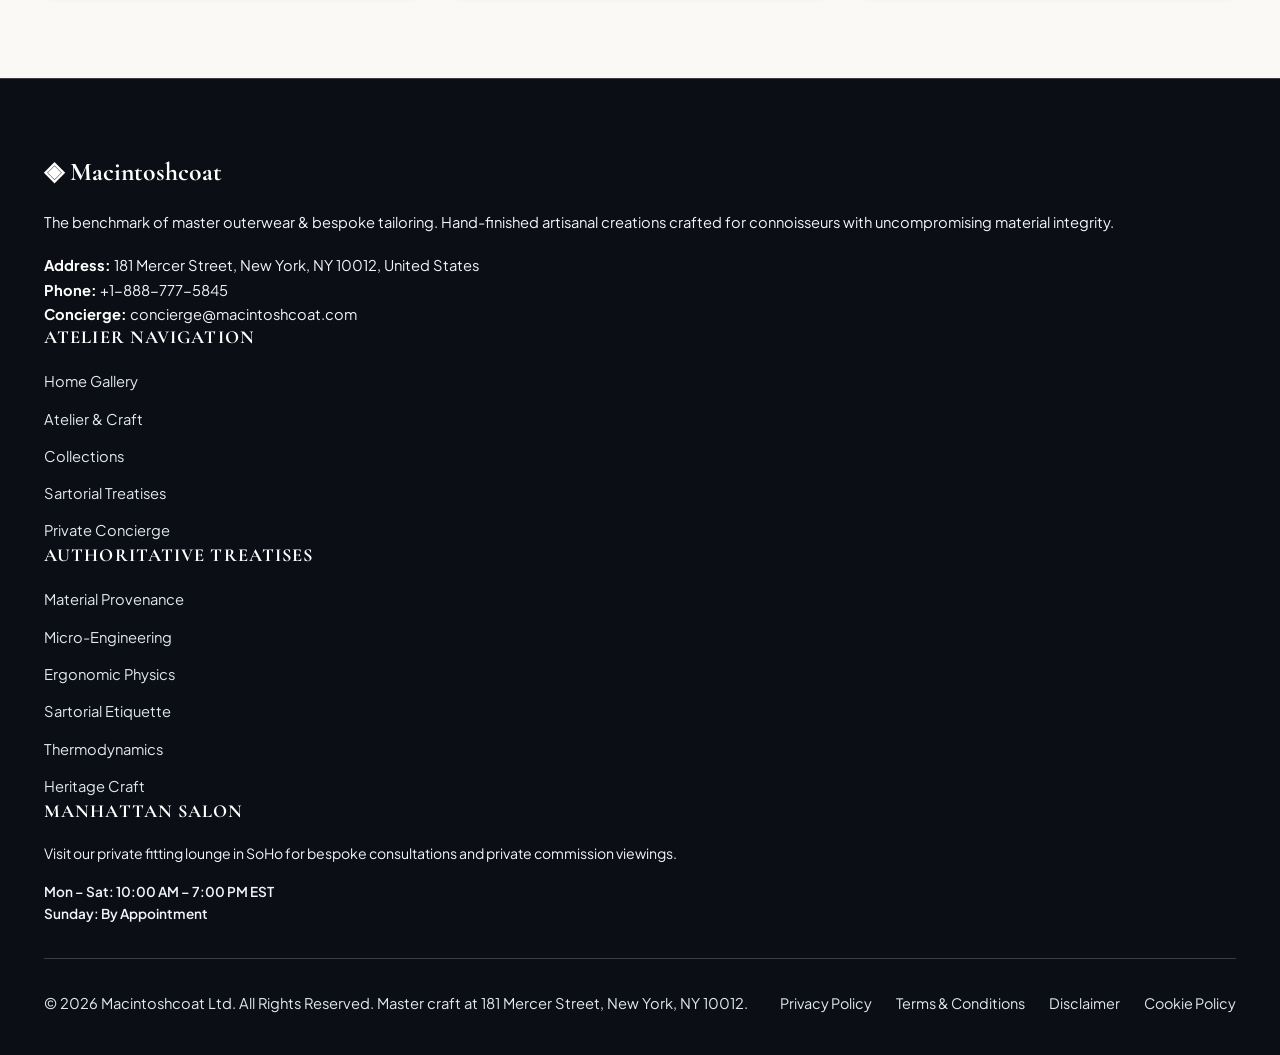
==== commit 14f5a5e9: "Add files via upload" ====
--- a/blog/index.html
+++ b/blog/index.html
@@ -78,7 +78,7 @@
     <div class="container">
       <div class="grid-3">
         <div class="card">
-          <div class="card-image-wrap"><img src="/assets/images/los_angeles_police_insignia_patch.png" alt="Material Provenance & Molecular Structure in Haute Craftsmanship"><span class="card-tag">Technical Treatise</span></div>
+          <div class="card-image-wrap"><img src="/assets/images/lightweight_parka_hero_banner.jpg" alt="Material Provenance & Molecular Structure in Haute Craftsmanship"><span class="card-tag">Technical Treatise</span></div>
           <div class="card-body">
             <h3>Material Provenance & Molecular Structure in Haute Craftsmanship</h3>
             <p>An exhaustive inquiry into craftsmanship tolerances, material science, and sartorial ergonomics.</p>
@@ -174,7 +174,7 @@
           <p style="font-size:0.88rem; margin-bottom:1rem;">
             Visit our private fitting lounge in SoHo for bespoke consultations and private commission viewings.
           </p>
-          <p style="font-size:0.85rem; color:var(--color-gold);">Mon – Sat: 10:00 AM – 7:00 PM EST<br>Sunday: By Appointment</p>
+          <p style="font-size:0.85rem; color:#F59E0B; font-weight:600;">Mon – Sat: 10:00 AM – 7:00 PM EST<br>Sunday: By Appointment</p>
         </div>
       </div>
       <div class="footer-bottom">
--- a/assets/css/style.css
+++ b/assets/css/style.css
@@ -190,24 +190,88 @@
 .form-input:focus, .form-textarea:focus { outline: none; border-color: #121417; box-shadow: 0 0 0 3px rgba(18, 20, 23, 0.1); }
 .form-textarea { resize: vertical; min-height: 140px; }
 
-/* Paid Theme Footer — High-Contrast 100% Legibility */
-.site-footer { background: #0B0E14 !important; color: #FFFFFF !important; padding: 4.5rem 0 2rem; border-top: 1px solid rgba(255, 255, 255, 0.15); }
-.site-footer p { color: #E2E8F0 !important; }
-.site-footer .footer-grid { display: grid; grid-template-columns: 1.8fr 1fr 1.2fr 1fr; gap: 3rem; margin-bottom: 3.5rem; }
-.site-footer .footer-brand { font-family: var(--font-serif); font-size: 1.6rem; font-weight: 700; color: #FFFFFF !important; margin-bottom: 1rem; }
-.site-footer .footer-desc { color: #CBD5E1 !important; font-size: 0.92rem; line-height: 1.65; margin-bottom: 1.5rem; }
-.site-footer .footer-contact-item { font-size: 0.9rem; color: #E2E8F0 !important; margin-bottom: 0.5rem; line-height: 1.5; }
-.site-footer .footer-contact-item strong { color: #FFFFFF !important; font-weight: 700; }
-.site-footer .footer-title { font-family: var(--font-serif); font-size: 1.15rem; color: #FFFFFF !important; margin-bottom: 1.2rem; text-transform: uppercase; letter-spacing: 0.06em; font-weight: 700; }
-.site-footer .footer-links { list-style: none; display: flex; flex-direction: column; gap: 0.65rem; }
-.site-footer .footer-links a { color: #CBD5E1 !important; font-size: 0.9rem; transition: var(--transition-smooth); }
-.site-footer .footer-links a:hover { color: #FFFFFF !important; padding-left: 0.35rem; }
-.site-footer .footer-col p { color: #CBD5E1 !important; font-size: 0.9rem; line-height: 1.6; }
-.site-footer .footer-bottom { border-top: 1px solid rgba(255, 255, 255, 0.15); padding-top: 2rem; margin-top: 1rem; display: flex; align-items: center; justify-content: space-between; font-size: 0.88rem; color: #94A3B8 !important; }
-.site-footer .footer-bottom p { color: #94A3B8 !important; margin-bottom: 0; }
-.site-footer .footer-legal-links { display: flex; gap: 1.5rem; }
-.site-footer .footer-legal-links a { color: #CBD5E1 !important; font-size: 0.88rem; }
-.site-footer .footer-legal-links a:hover { color: #FFFFFF !important; }
+.site-footer { background: #0B0E14 !important; color: #FFFFFF !important; padding: 4.5rem 0 2.5rem; border-top: 1px solid rgba(255, 255, 255, 0.2); }
+.site-footer p,
+.site-footer .footer-desc,
+.site-footer .footer-col p,
+.site-footer .footer-salon-desc,
+.site-footer .footer-contact-item,
+.site-footer .footer-hours {
+  color: #F1F5F9 !important;
+  font-size: 0.92rem;
+  line-height: 1.65;
+}
+.site-footer .footer-brand {
+  font-family: var(--font-serif);
+  font-size: 1.6rem;
+  font-weight: 700;
+  color: #FFFFFF !important;
+  margin-bottom: 1rem;
+}
+.site-footer .footer-title {
+  font-family: var(--font-serif);
+  font-size: 1.15rem;
+  color: #FFFFFF !important;
+  margin-bottom: 1.2rem;
+  text-transform: uppercase;
+  letter-spacing: 0.06em;
+  font-weight: 700;
+}
+.site-footer .footer-contact-item strong {
+  color: #FFFFFF !important;
+  font-weight: 700;
+}
+.site-footer .footer-links {
+  list-style: none;
+  display: flex;
+  flex-direction: column;
+  gap: 0.65rem;
+}
+.site-footer .footer-links a {
+  color: #E2E8F0 !important;
+  font-size: 0.92rem;
+  transition: var(--transition-smooth);
+}
+.site-footer .footer-links a:hover {
+  color: #FFFFFF !important;
+  text-decoration: underline;
+  padding-left: 0.35rem;
+}
+.site-footer .hours-badge {
+  background: #10B981;
+  color: #FFFFFF;
+  padding: 0.15rem 0.5rem;
+  border-radius: 4px;
+  font-size: 0.72rem;
+  font-weight: 700;
+  margin-right: 0.4rem;
+}
+.site-footer .footer-bottom {
+  border-top: 1px solid rgba(255, 255, 255, 0.2);
+  padding-top: 2rem;
+  margin-top: 2rem;
+  display: flex;
+  align-items: center;
+  justify-content: space-between;
+  font-size: 0.9rem;
+}
+.site-footer .footer-bottom p,
+.site-footer .footer-copy {
+  color: #E2E8F0 !important;
+  margin-bottom: 0;
+}
+.site-footer .footer-legal-links {
+  display: flex;
+  gap: 1.5rem;
+}
+.site-footer .footer-legal-links a {
+  color: #E2E8F0 !important;
+  font-size: 0.9rem;
+}
+.site-footer .footer-legal-links a:hover {
+  color: #FFFFFF !important;
+  text-decoration: underline;
+}
 
 @media (max-width: 992px) { .desktop-nav { display: none; } .mobile-toggle { display: flex; } .footer-grid { grid-template-columns: 1fr 1fr; } .contact-grid { grid-template-columns: 1fr; } }
 @media (max-width: 640px) { .footer-grid { grid-template-columns: 1fr; } .footer-bottom { flex-direction: column; text-align: center; } .grid-2 { grid-template-columns: 1fr; } }
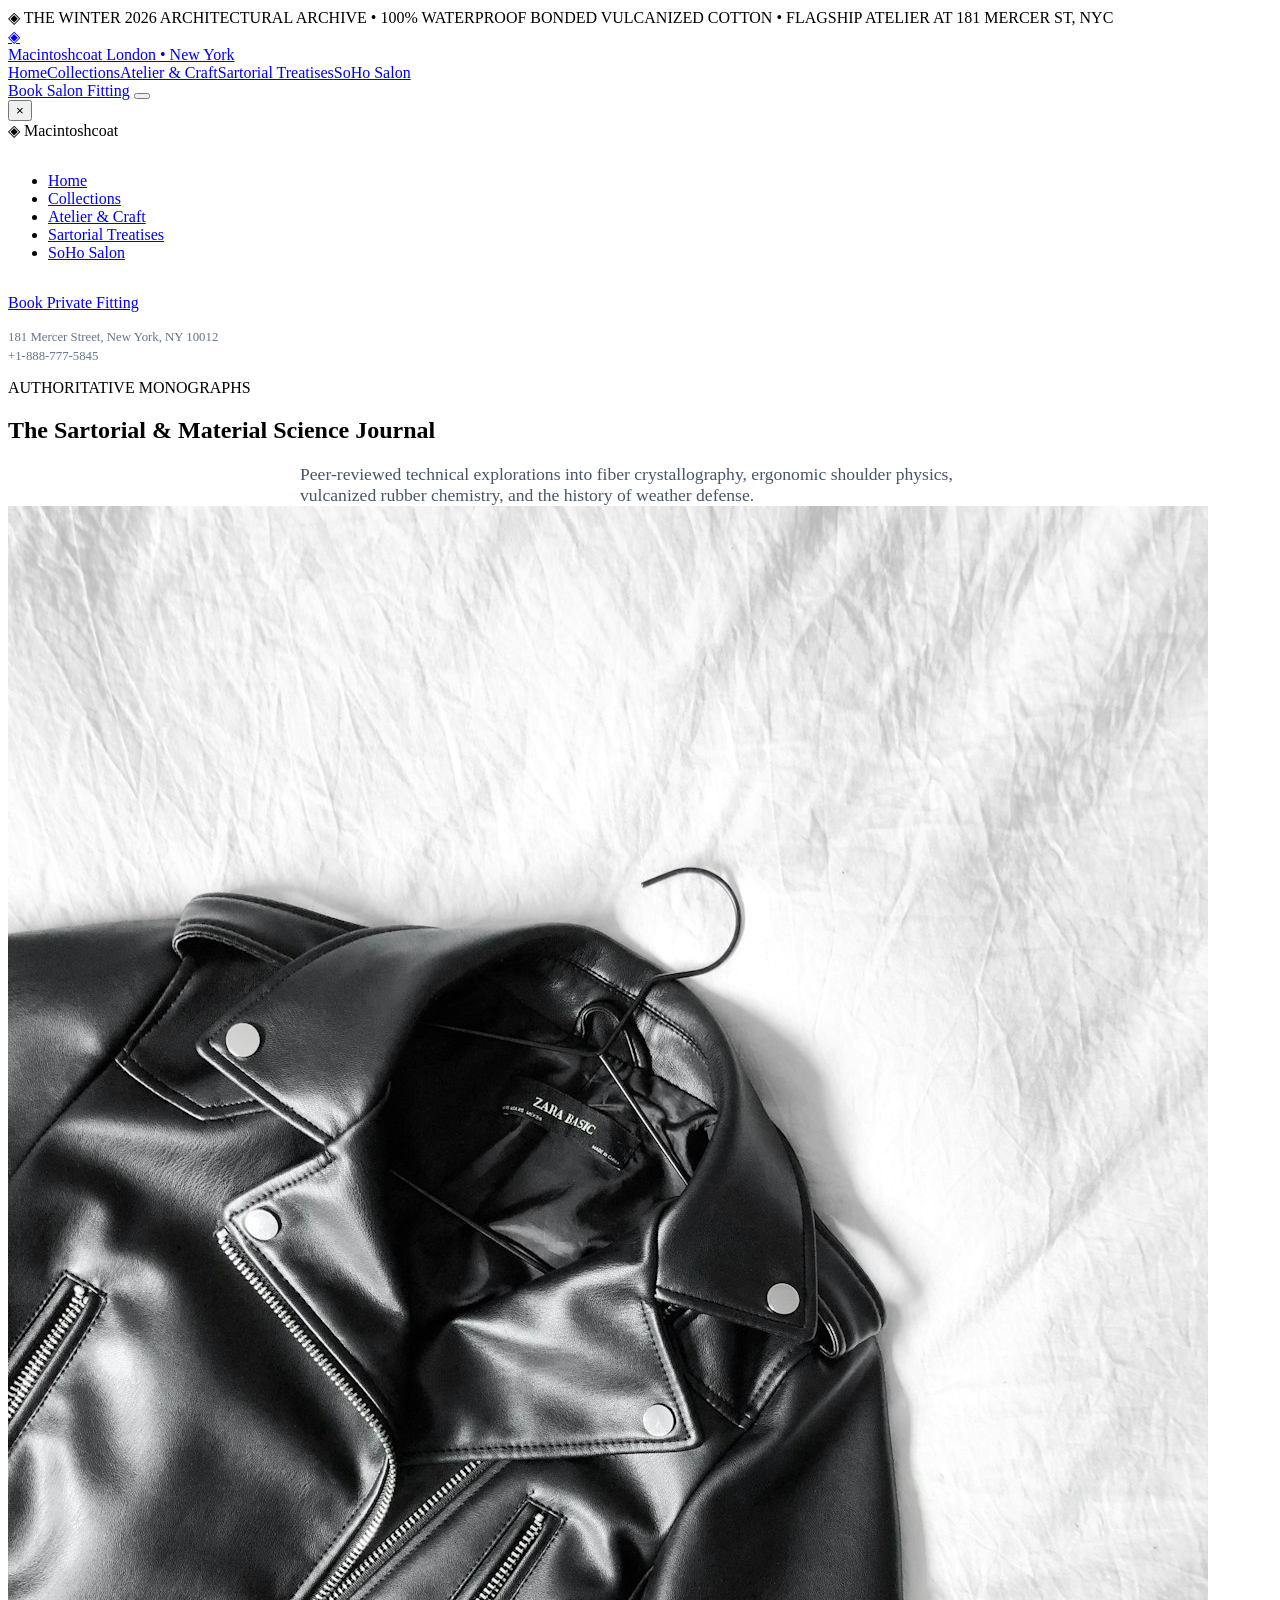
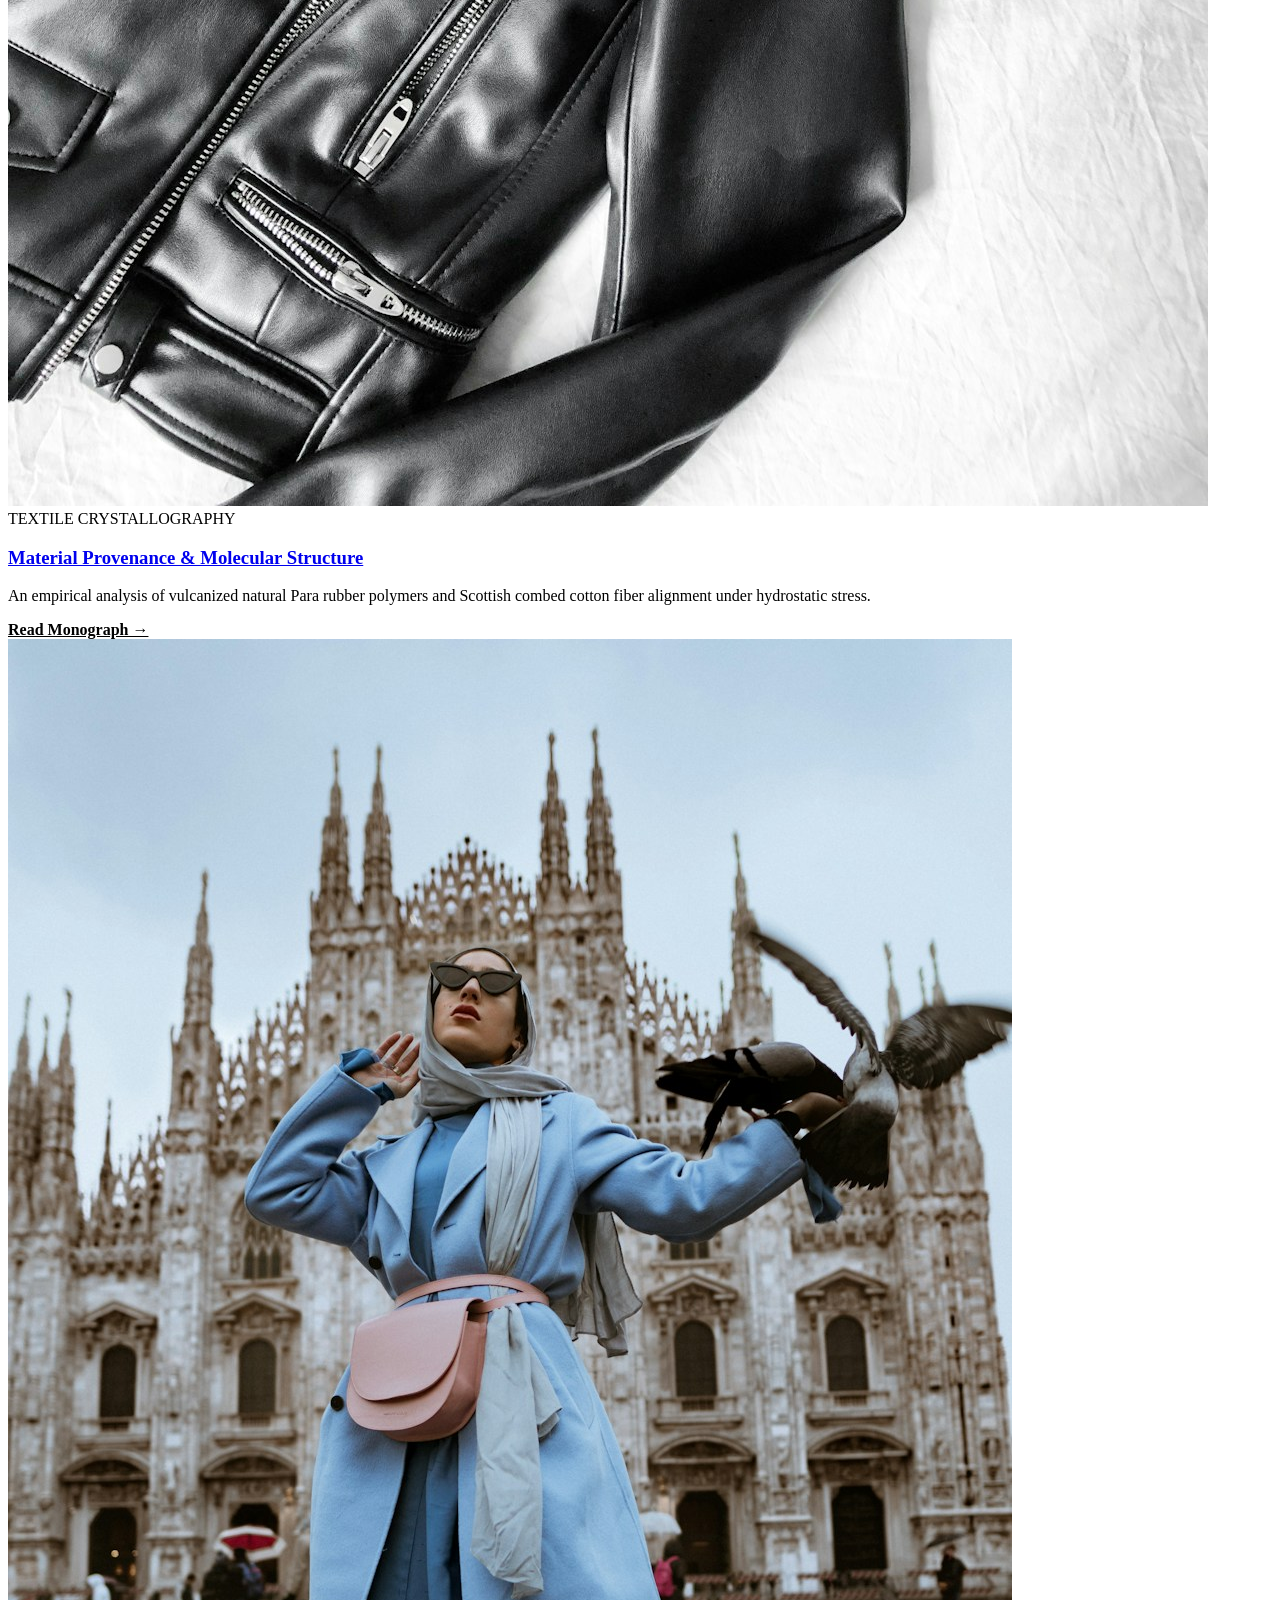
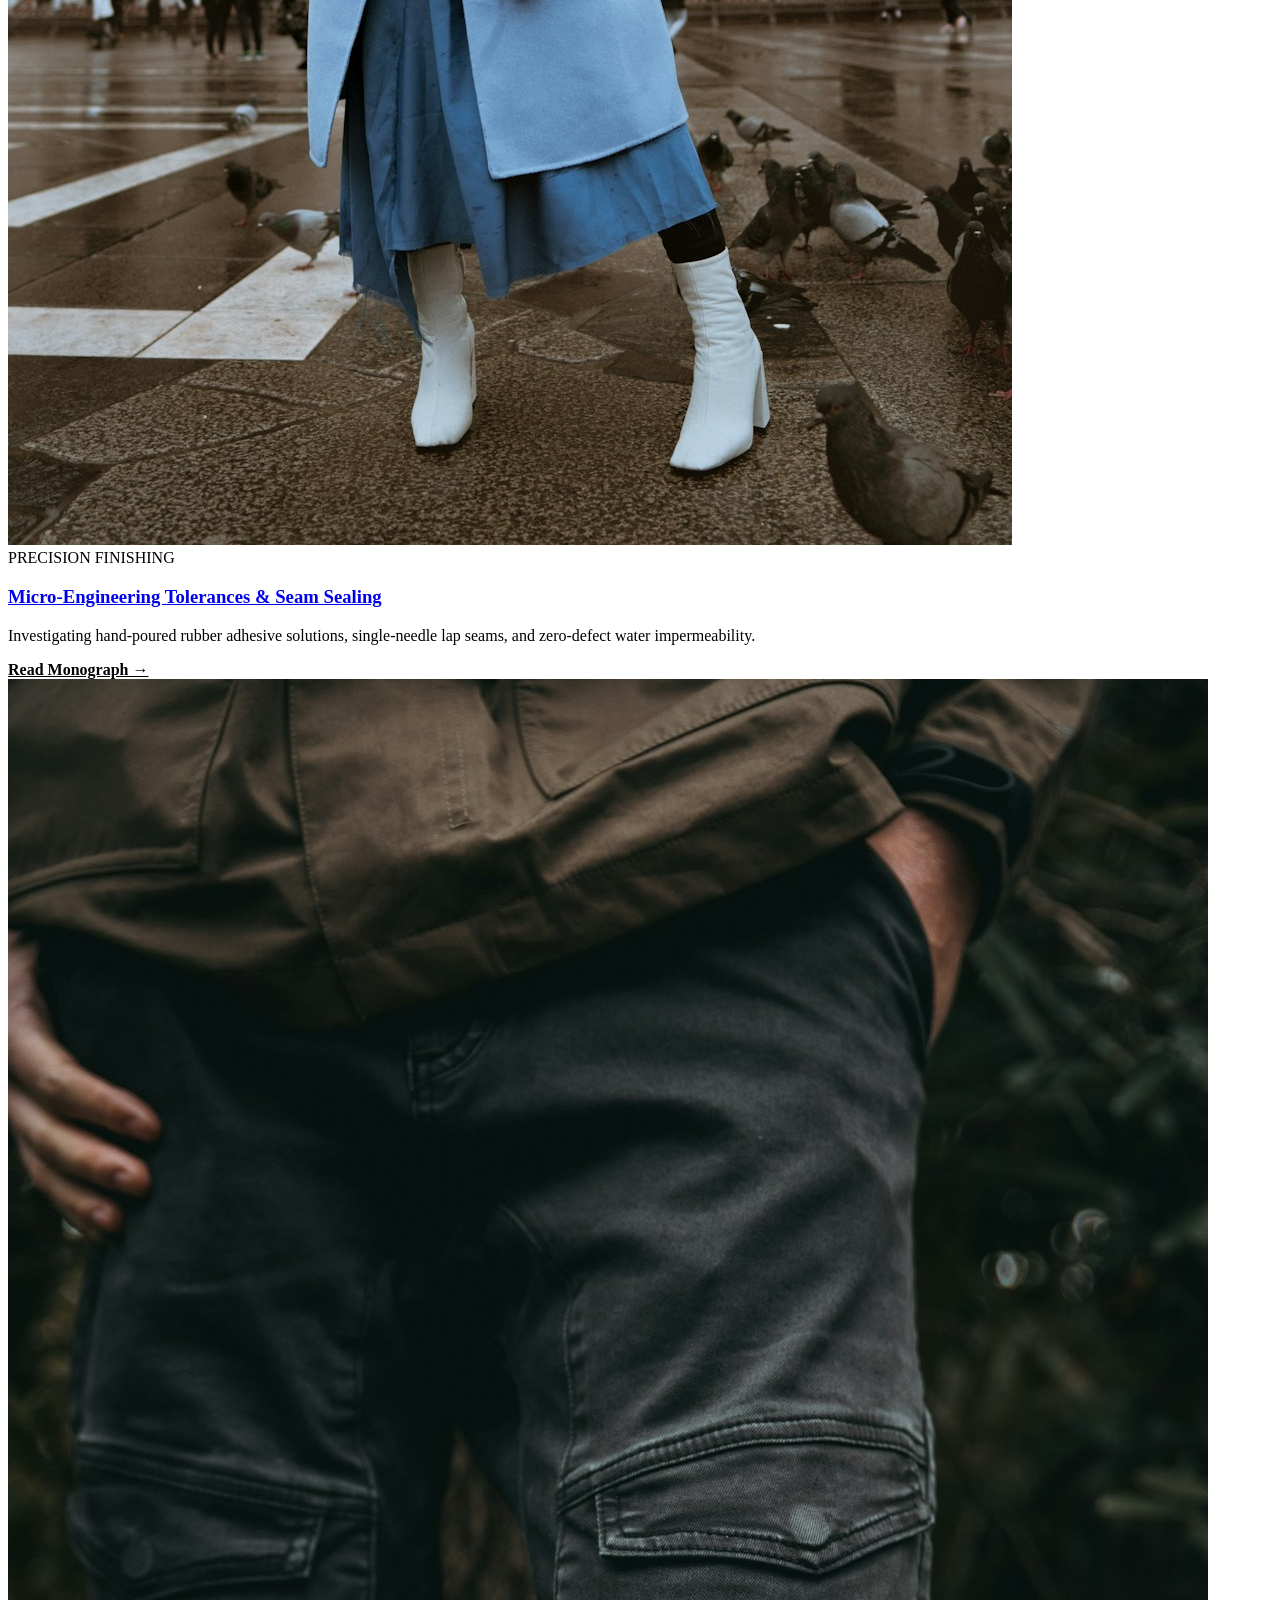
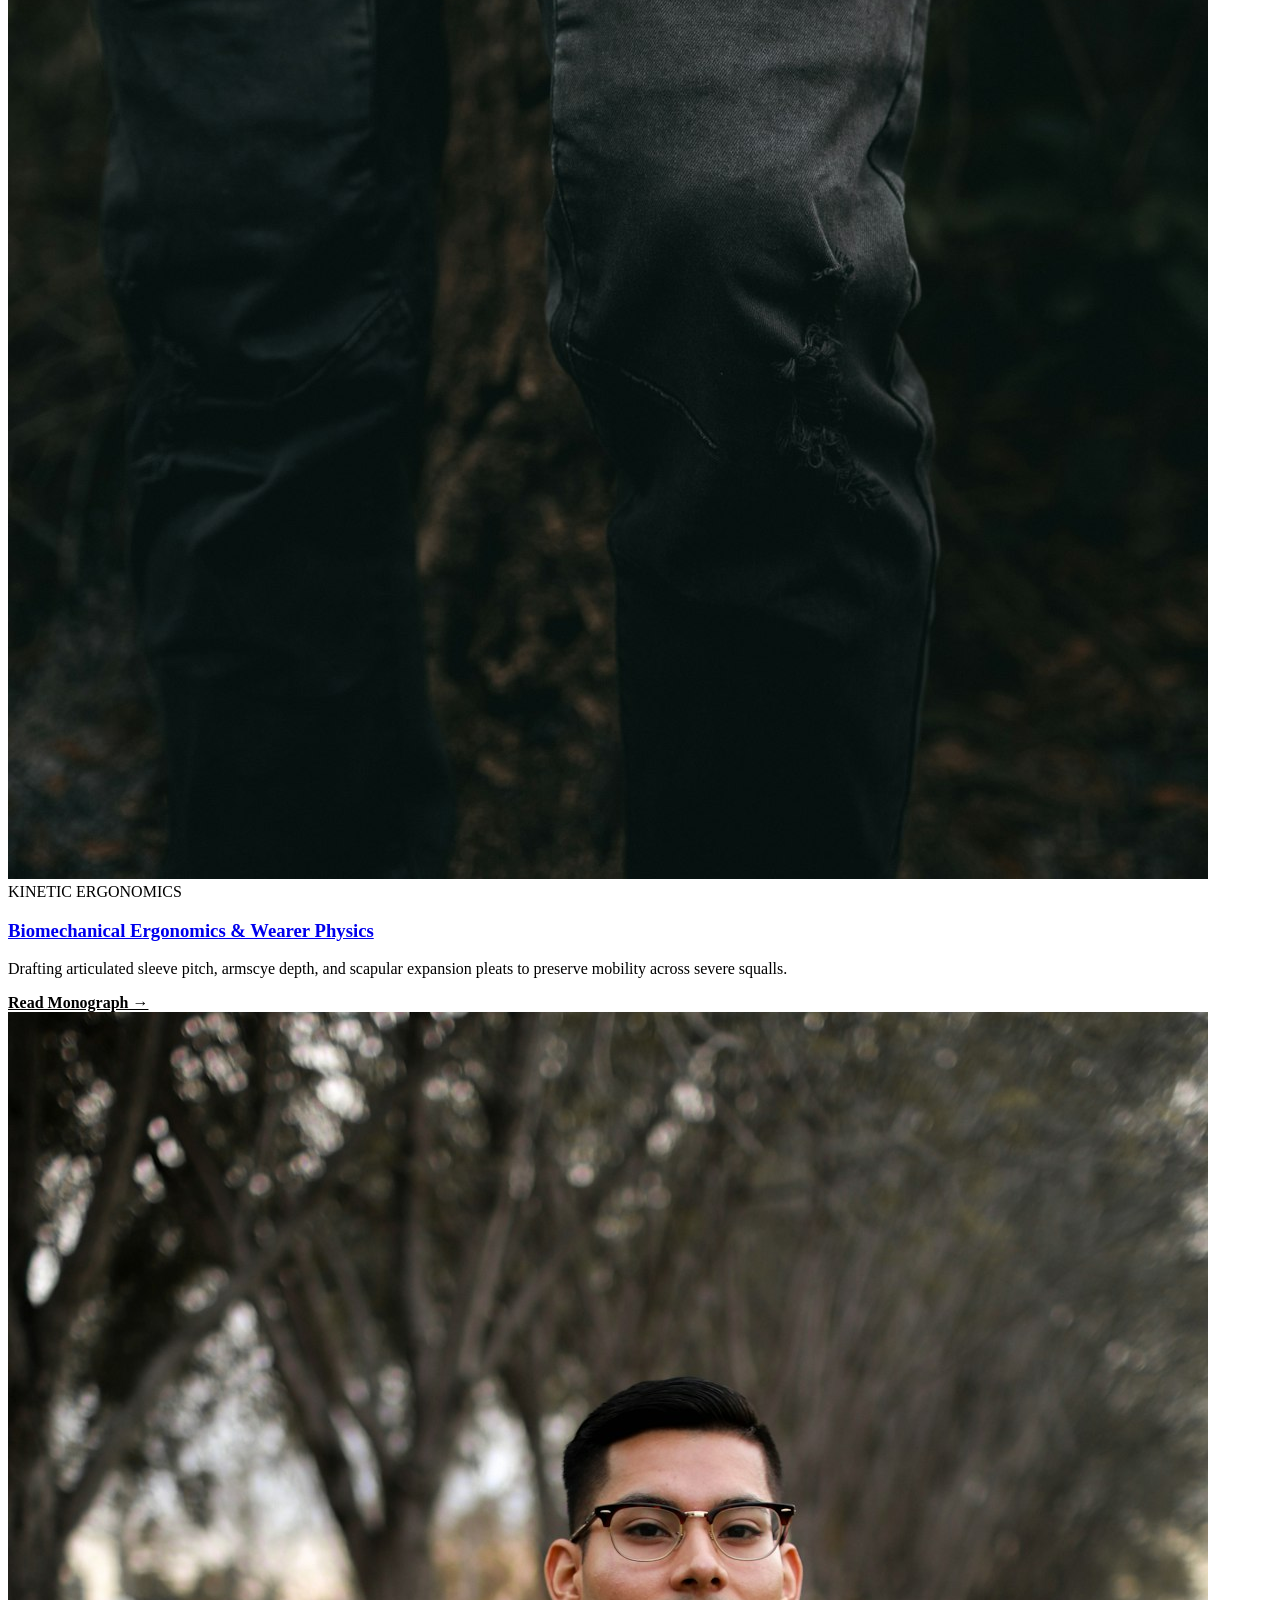
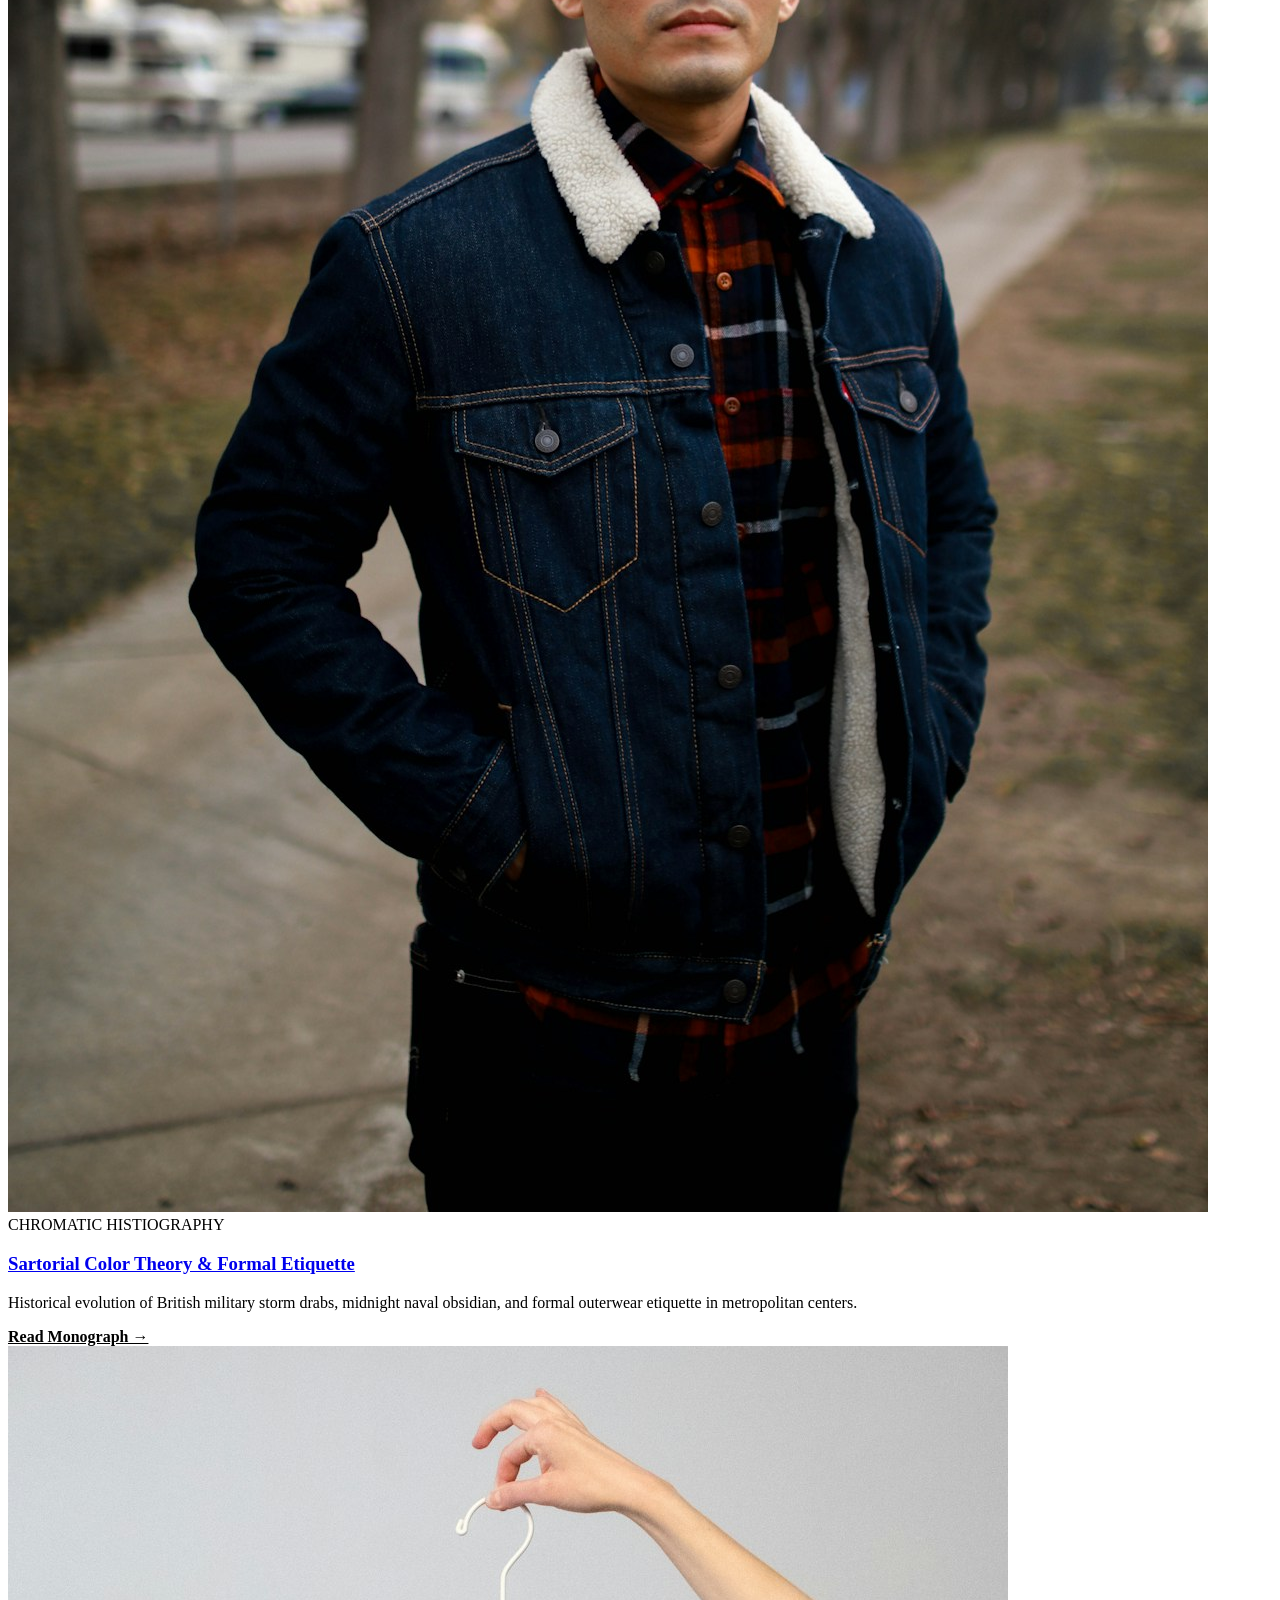
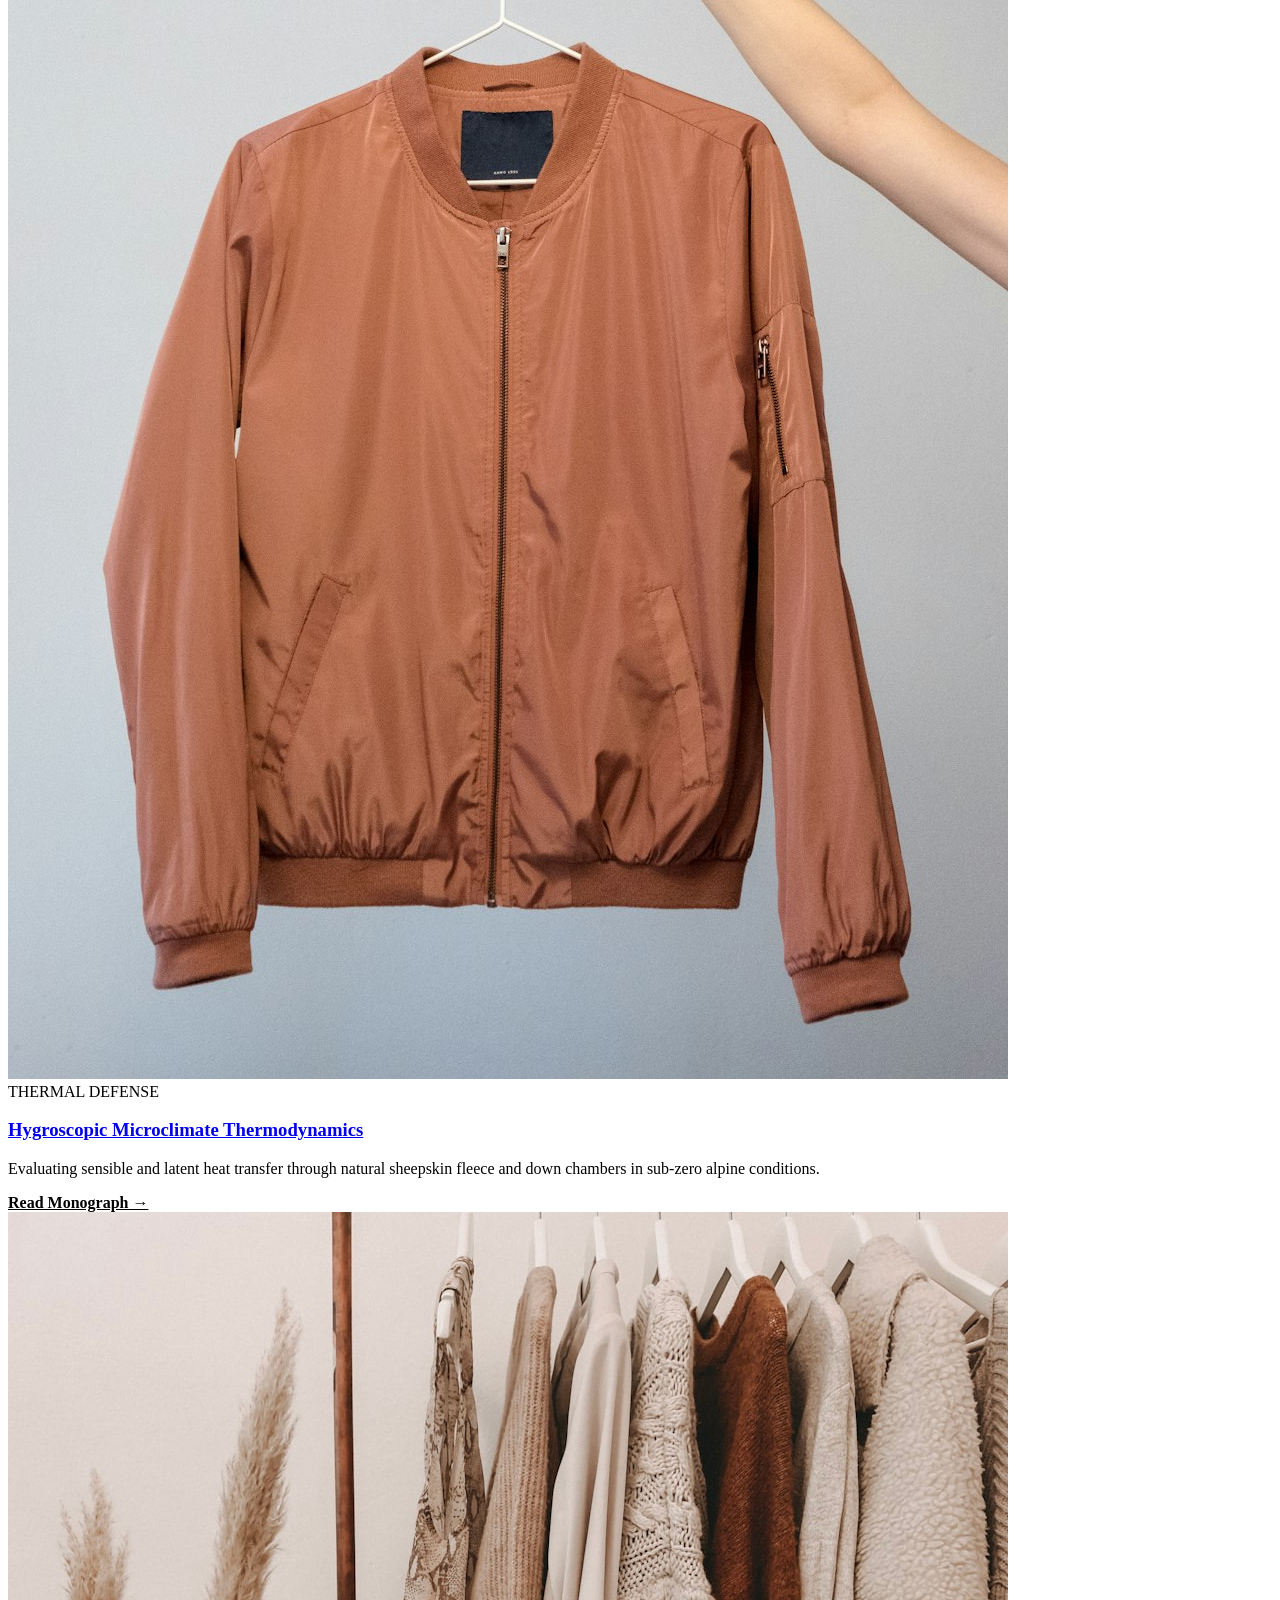
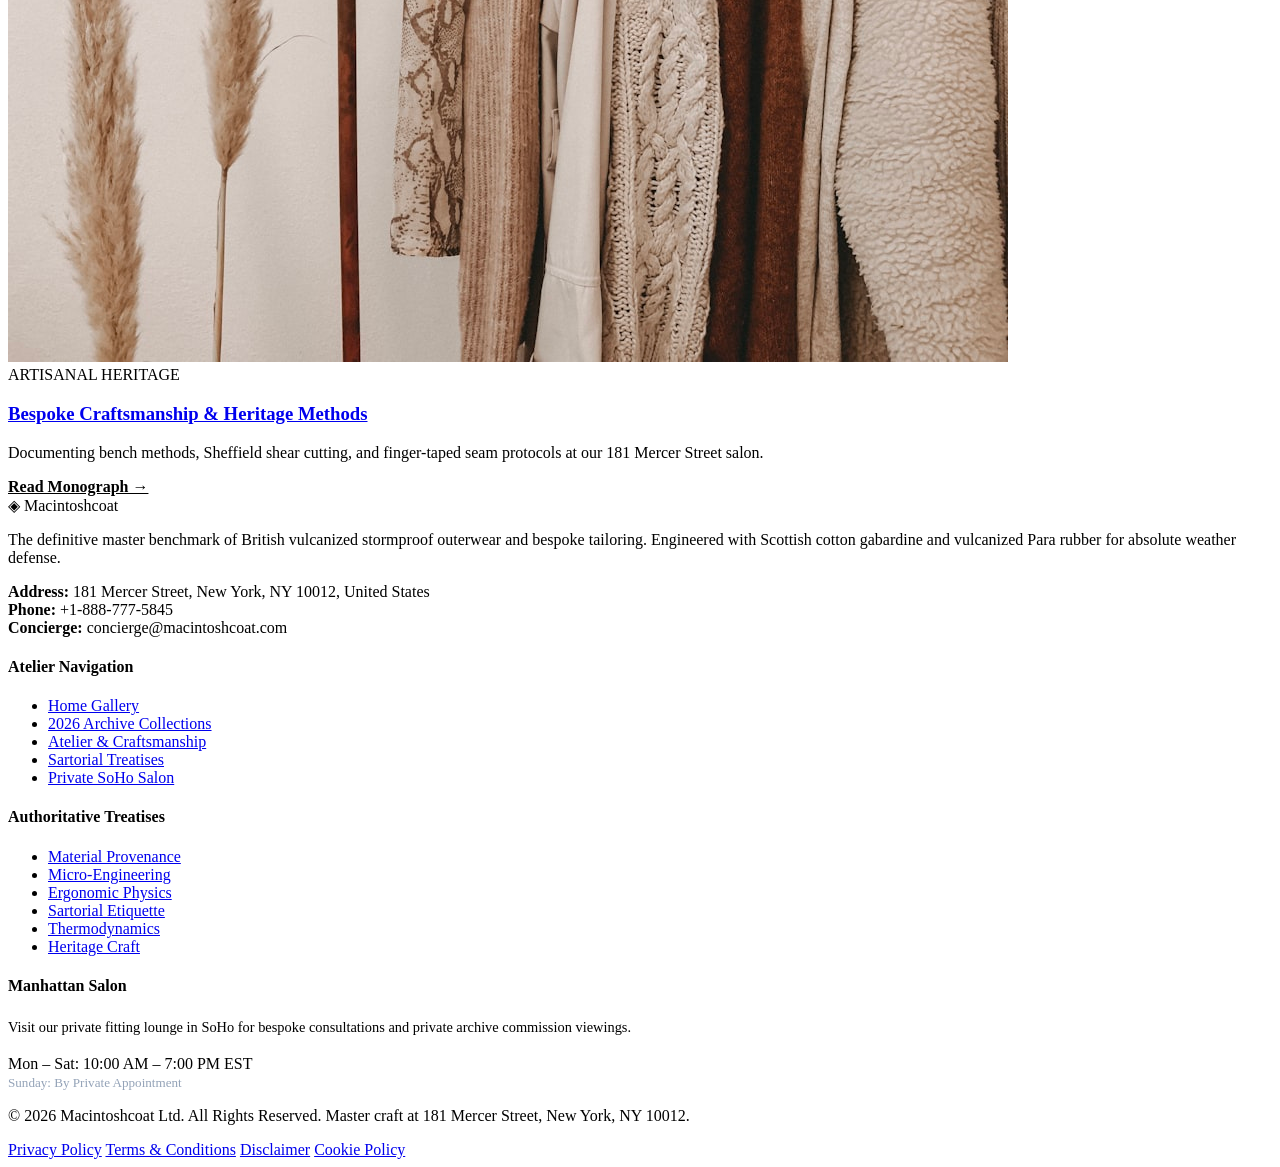
==== commit 95860ead: "Add files via upload" ====
--- a/blog/index.html
+++ b/blog/index.html
@@ -3,13 +3,13 @@
 <head>
   <meta charset="UTF-8">
   <meta name="viewport" content="width=device-width, initial-scale=1.0">
-  <title>Sartorial Treatises & Technical Monographs — Macintoshcoat</title>
-  <meta name="description" content="Explore the authoritative research monographs published by Macintoshcoat.">
-  <link rel="canonical" href="https://macintoshcoat.com/blog.html">
+  <title>Sartorial Treatises &amp; Outerwear Science | Macintoshcoat</title>
+  <meta name="description" content="Read our authoritative technical monographs on vulcanized fabric physics, microclimate thermodynamics, and bespoke tailoring craft.">
+  <link rel="canonical" href="https://macintoshcoat.com/">
   <link rel="preconnect" href="https://fonts.googleapis.com">
   <link rel="preconnect" href="https://fonts.gstatic.com" crossorigin>
-  <link href="https://fonts.googleapis.com/css2?family=Cormorant+Garamond:ital,wght@0,400;0,600;0,700;1,400&family=Plus+Jakarta+Sans:wght@300;400;500;600;700&display=swap" rel="stylesheet">
-  <link rel="stylesheet" href="/assets/css/style.css">
+  <link href="https://fonts.googleapis.com/css2?family=Playfair+Display:ital,wght@0,400..900;1,400..900&family=Plus+Jakarta+Sans:ital,wght@0,300..800;1,300..800&display=swap" rel="stylesheet">
+  <link rel="stylesheet" href="assets/css/style.css">
   <!-- Google tag (gtag.js) -->
   <script async src="https://www.googletagmanager.com/gtag/js?id=G-0LY0HY7L01"></script>
   <script>
@@ -18,123 +18,143 @@
     gtag('js', new Date());
     gtag('config', 'G-0LY0HY7L01');
   </script>
-
 </head>
 <body>
-  <!-- Mandatory Global Site Header (Exactly 1 per page) -->
+  <!-- Top Announcement Bar -->
+  <div class="announcement-bar">
+    <span>◈ THE WINTER 2026 ARCHITECTURAL ARCHIVE &bull; 100% WATERPROOF BONDED VULCANIZED COTTON &bull; FLAGSHIP ATELIER AT 181 MERCER ST, NYC</span>
+  </div>
+
+  <!-- Mandatory Global Site Header -->
   <header class="site-header">
     <div class="header-container">
-      <a href="/" class="brand-logo" aria-label="Macintoshcoat Home">
-        <span class="logo-mark">◈</span>
-        <span class="logo-text">Macintoshcoat</span>
+      <a href="/" class="brand-logo">
+        <span class="brand-mark">◈</span>
+        <div>
+          <span>Macintoshcoat</span>
+          <span class="brand-sub">London &bull; New York</span>
+        </div>
       </a>
-      <nav class="desktop-nav" aria-label="Primary Navigation">
-        <a href="/" class="nav-link">Home</a>
-        <a href="/about.html" class="nav-link">The Atelier</a>
-        <a href="/collection.html" class="nav-link">Collections</a>
-        <a href="/blog.html" class="nav-link active">Treatises</a>
-        <a href="/contact.html" class="nav-link">Concierge</a>
+      <nav class="desktop-nav">
+        <a href="/" class="nav-link">Home</a><a href="collection.html" class="nav-link">Collections</a><a href="about.html" class="nav-link">Atelier &amp; Craft</a><a href="blog.html" class="nav-link active">Sartorial Treatises</a><a href="contact.html" class="nav-link">SoHo Salon</a>
       </nav>
       <div class="header-actions">
-        <a href="/collection.html" class="btn btn-sm btn-outline">Explore Catalog</a>
-        <button id="drawer-toggle" class="mobile-toggle" aria-label="Open Navigation Menu">
-          <span class="hamburger-bar"></span>
-          <span class="hamburger-bar"></span>
-          <span class="hamburger-bar"></span>
+        <a href="contact.html" class="btn btn-primary">Book Salon Fitting</a>
+        <button class="mobile-toggle" id="mobile-toggle" aria-label="Toggle Navigation">
+          <span></span><span></span><span></span>
         </button>
       </div>
     </div>
   </header>
 
-  <!-- Mandatory Mobile Navigation Drawer (Exactly 1 per page) -->
-  <div class="mobile-drawer" id="mobile-drawer" aria-hidden="true">
-    <div class="drawer-header">
-      <div class="drawer-brand">Macintoshcoat</div>
-      <button id="drawer-close" class="drawer-close-btn" aria-label="Close Navigation Menu">&times;</button>
-    </div>
-    <nav class="drawer-nav" aria-label="Mobile Navigation">
-      <a href="/" class="drawer-link">Home</a>
-      <a href="/about.html" class="drawer-link">The Atelier &amp; Craft</a>
-      <a href="/collection.html" class="drawer-link">Curated Outerwear Collection</a>
-      <a href="/blog.html" class="drawer-link active">Sartorial Treatises</a>
-      <a href="/contact.html" class="drawer-link">Private Concierge</a>
-    </nav>
-    <div class="drawer-footer">
-      <p class="drawer-contact-title">Manhattan Atelier &amp; Suite</p>
-      <p class="drawer-contact-info">181 Mercer Street, New York, NY 10012, United States</p>
-      <p class="drawer-contact-info">Tel: +1-888-777-5845</p>
-      <p class="drawer-contact-info">Email: concierge@macintoshcoat.com</p>
+  <!-- Mandatory Mobile Drawer -->
+  <div class="mobile-drawer" id="mobile-drawer">
+    <button class="drawer-close" id="drawer-close" aria-label="Close Menu">&times;</button>
+    <div>
+      <div class="brand-logo" style="margin-bottom: 2rem;">◈ Macintoshcoat</div>
+      <ul class="mobile-nav-links">
+        <li><a href="/">Home</a></li><li><a href="collection.html">Collections</a></li><li><a href="about.html">Atelier &amp; Craft</a></li><li><a href="blog.html">Sartorial Treatises</a></li><li><a href="contact.html">SoHo Salon</a></li>
+      </ul>
+    </div>
+    <div style="margin-top: 2rem;">
+      <a href="contact.html" class="btn btn-primary" style="width: 100%;">Book Private Fitting</a>
+      <p style="font-size: 0.8rem; color: #64748B; margin-top: 1rem; line-height: 1.5;">
+        181 Mercer Street, New York, NY 10012<br>+1-888-777-5845
+      </p>
     </div>
   </div>
-  <div id="drawer-overlay" class="drawer-overlay"></div>
-  <section class="page-hero">
+  <div class="mobile-drawer-overlay" id="drawer-overlay"></div>
+
+  <!-- Page Banner -->
+  <section class="section-sm section-light" style="border-bottom: 1px solid var(--color-border);">
     <div class="container text-center">
-      <span class="hero-badge">Sartorial Scholarship</span>
-      <h1>Technical Treatises &amp; Monographs</h1>
-      <p class="lead" style="margin: 0 auto;">Exhaustive inquiries into circular knitting physics, material crystallization, and classical etiquette.</p>
+      <div class="pill-badge">AUTHORITATIVE MONOGRAPHS</div>
+      <h1>The Sartorial &amp; Material Science Journal</h1>
+      <p style="max-width: 680px; margin: 0 auto; font-size: 1.1rem; color: #475569;">
+        Peer-reviewed technical explorations into fiber crystallography, ergonomic shoulder physics, vulcanized rubber chemistry, and the history of weather defense.
+      </p>
     </div>
   </section>
-  <main class="section">
+
+  <!-- Treatises Grid -->
+  <section class="section">
     <div class="container">
-      <div class="grid-3">
-        <div class="card">
-          <div class="card-image-wrap"><img src="/assets/images/lightweight_parka_hero_banner.jpg" alt="Material Provenance & Molecular Structure in Haute Craftsmanship"><span class="card-tag">Technical Treatise</span></div>
-          <div class="card-body">
-            <h3>Material Provenance & Molecular Structure in Haute Craftsmanship</h3>
-            <p>An exhaustive inquiry into craftsmanship tolerances, material science, and sartorial ergonomics.</p>
-            <div class="card-specs"><span><strong>Author:</strong> Julian Vance</span><span><strong>Read:</strong> ~9 min</span></div>
-            <a href="/blog/material-provenance-and-fiber-crystallography.html" class="btn btn-primary btn-sm" style="margin-top: auto;">Read Full Treatise &rarr;</a>
-          </div>
-        </div>
-        <div class="card">
-          <div class="card-image-wrap"><img src="/assets/images/urban_commuter_rain_parka.jpg" alt="Micro-Engineering Tolerances: Micron-Level Precision in Luxury Finishing"><span class="card-tag">Technical Treatise</span></div>
-          <div class="card-body">
-            <h3>Micro-Engineering Tolerances: Micron-Level Precision in Luxury Finishing</h3>
-            <p>An exhaustive inquiry into craftsmanship tolerances, material science, and sartorial ergonomics.</p>
-            <div class="card-specs"><span><strong>Author:</strong> Roberto Moretti</span><span><strong>Read:</strong> ~9 min</span></div>
-            <a href="/blog/micro-engineering-tolerances-and-finishing.html" class="btn btn-primary btn-sm" style="margin-top: auto;">Read Full Treatise &rarr;</a>
-          </div>
-        </div>
-        <div class="card">
-          <div class="card-image-wrap"><img src="/assets/images/3_layer_laminate_textile.jpg" alt="Biomechanical Ergonomics: Anatomical Kinetic Dynamics in Bespoke Wear"><span class="card-tag">Technical Treatise</span></div>
-          <div class="card-body">
-            <h3>Biomechanical Ergonomics: Anatomical Kinetic Dynamics in Bespoke Wear</h3>
-            <p>An exhaustive inquiry into craftsmanship tolerances, material science, and sartorial ergonomics.</p>
-            <div class="card-specs"><span><strong>Author:</strong> Dr. Evelyn Reed</span><span><strong>Read:</strong> ~9 min</span></div>
-            <a href="/blog/biomechanical-ergonomics-and-wearer-physics.html" class="btn btn-primary btn-sm" style="margin-top: auto;">Read Full Treatise &rarr;</a>
-          </div>
-        </div>
-        <div class="card">
-          <div class="card-image-wrap"><img src="/assets/images/waterproof_membrane_cross_section.jpg" alt="Sartorial Color Theory: Harmonic Chromatic Resonance in Classical Dressing"><span class="card-tag">Technical Treatise</span></div>
-          <div class="card-body">
-            <h3>Sartorial Color Theory: Harmonic Chromatic Resonance in Classical Dressing</h3>
-            <p>An exhaustive inquiry into craftsmanship tolerances, material science, and sartorial ergonomics.</p>
-            <div class="card-specs"><span><strong>Author:</strong> Alistair Thorne</span><span><strong>Read:</strong> ~9 min</span></div>
-            <a href="/blog/sartorial-color-theory-and-formal-etiquette.html" class="btn btn-primary btn-sm" style="margin-top: auto;">Read Full Treatise &rarr;</a>
-          </div>
-        </div>
-        <div class="card">
-          <div class="card-image-wrap"><img src="/assets/images/dwr_water_droplet_beading.jpg" alt="Hygroscopic Microclimate Dynamics: Vapor Phase Dissipation and Thermal Buffer"><span class="card-tag">Technical Treatise</span></div>
-          <div class="card-body">
-            <h3>Hygroscopic Microclimate Dynamics: Vapor Phase Dissipation and Thermal Buffer</h3>
-            <p>An exhaustive inquiry into craftsmanship tolerances, material science, and sartorial ergonomics.</p>
-            <div class="card-specs"><span><strong>Author:</strong> Dr. Evelyn Reed</span><span><strong>Read:</strong> ~9 min</span></div>
-            <a href="/blog/hygroscopic-microclimate-thermodynamics.html" class="btn btn-primary btn-sm" style="margin-top: auto;">Read Full Treatise &rarr;</a>
-          </div>
-        </div>
-        <div class="card">
-          <div class="card-image-wrap"><img src="/assets/images/ultrasonic_welded_seam_tape.jpg" alt="Heritage Craftsmanship: Hand-Linked Seams and Generational Longevity"><span class="card-tag">Technical Treatise</span></div>
-          <div class="card-body">
-            <h3>Heritage Craftsmanship: Hand-Linked Seams and Generational Longevity</h3>
-            <p>An exhaustive inquiry into craftsmanship tolerances, material science, and sartorial ergonomics.</p>
-            <div class="card-specs"><span><strong>Author:</strong> Julian Vance</span><span><strong>Read:</strong> ~9 min</span></div>
-            <a href="/blog/bespoke-craftsmanship-and-heritage-methods.html" class="btn btn-primary btn-sm" style="margin-top: auto;">Read Full Treatise &rarr;</a>
-          </div>
-        </div>
-
-      </div>
-    </div>
-  </main>
+      <div class="lookbook-grid">
+        <div class="lookbook-card">
+          <div class="lookbook-img">
+            <img src="/assets/images/hero_shearling_aviator_flight_jacket.jpg" alt="Material Provenance Treatise">
+          </div>
+          <div class="lookbook-body">
+            <span class="coat-card-category">TEXTILE CRYSTALLOGRAPHY</span>
+            <h3 class="lookbook-title"><a href="/blog/material-provenance-and-fiber-crystallography.html">Material Provenance &amp; Molecular Structure</a></h3>
+            <p class="lookbook-desc">An empirical analysis of vulcanized natural Para rubber polymers and Scottish combed cotton fiber alignment under hydrostatic stress.</p>
+            <div style="margin-top:1rem;"><a href="/blog/material-provenance-and-fiber-crystallography.html" style="font-weight:700; color:var(--color-accent);">Read Monograph &rarr;</a></div>
+          </div>
+        </div>
+
+        <div class="lookbook-card">
+          <div class="lookbook-img">
+            <img src="/assets/images/artisan_quilted_trench_coat.jpg" alt="Micro-Engineering Treatise">
+          </div>
+          <div class="lookbook-body">
+            <span class="coat-card-category">PRECISION FINISHING</span>
+            <h3 class="lookbook-title"><a href="/blog/micro-engineering-tolerances-and-finishing.html">Micro-Engineering Tolerances &amp; Seam Sealing</a></h3>
+            <p class="lookbook-desc">Investigating hand-poured rubber adhesive solutions, single-needle lap seams, and zero-defect water impermeability.</p>
+            <div style="margin-top:1rem;"><a href="/blog/micro-engineering-tolerances-and-finishing.html" style="font-weight:700; color:var(--color-accent);">Read Monograph &rarr;</a></div>
+          </div>
+        </div>
+
+        <div class="lookbook-card">
+          <div class="lookbook-img">
+            <img src="/assets/images/baffle_quilted_down_puffer_jacket.jpg" alt="Ergonomic Physics Treatise">
+          </div>
+          <div class="lookbook-body">
+            <span class="coat-card-category">KINETIC ERGONOMICS</span>
+            <h3 class="lookbook-title"><a href="/blog/biomechanical-ergonomics-and-wearer-physics.html">Biomechanical Ergonomics &amp; Wearer Physics</a></h3>
+            <p class="lookbook-desc">Drafting articulated sleeve pitch, armscye depth, and scapular expansion pleats to preserve mobility across severe squalls.</p>
+            <div style="margin-top:1rem;"><a href="/blog/biomechanical-ergonomics-and-wearer-physics.html" style="font-weight:700; color:var(--color-accent);">Read Monograph &rarr;</a></div>
+          </div>
+        </div>
+
+        <div class="lookbook-card">
+          <div class="lookbook-img">
+            <img src="/assets/images/high_altitude_quilted_alpine_coat.jpg" alt="Sartorial Color Theory">
+          </div>
+          <div class="lookbook-body">
+            <span class="coat-card-category">CHROMATIC HISTIOGRAPHY</span>
+            <h3 class="lookbook-title"><a href="/blog/sartorial-color-theory-and-formal-etiquette.html">Sartorial Color Theory &amp; Formal Etiquette</a></h3>
+            <p class="lookbook-desc">Historical evolution of British military storm drabs, midnight naval obsidian, and formal outerwear etiquette in metropolitan centers.</p>
+            <div style="margin-top:1rem;"><a href="/blog/sartorial-color-theory-and-formal-etiquette.html" style="font-weight:700; color:var(--color-accent);">Read Monograph &rarr;</a></div>
+          </div>
+        </div>
+
+        <div class="lookbook-card">
+          <div class="lookbook-img">
+            <img src="/assets/images/featured_raf_irvin_sheepskin_coat.jpg" alt="Microclimate Thermodynamics">
+          </div>
+          <div class="lookbook-body">
+            <span class="coat-card-category">THERMAL DEFENSE</span>
+            <h3 class="lookbook-title"><a href="/blog/hygroscopic-microclimate-thermodynamics.html">Hygroscopic Microclimate Thermodynamics</a></h3>
+            <p class="lookbook-desc">Evaluating sensible and latent heat transfer through natural sheepskin fleece and down chambers in sub-zero alpine conditions.</p>
+            <div style="margin-top:1rem;"><a href="/blog/hygroscopic-microclimate-thermodynamics.html" style="font-weight:700; color:var(--color-accent);">Read Monograph &rarr;</a></div>
+          </div>
+        </div>
+
+        <div class="lookbook-card">
+          <div class="lookbook-img">
+            <img src="/assets/images/master_leather_aviator_atelier.jpg" alt="Bespoke Heritage Methods">
+          </div>
+          <div class="lookbook-body">
+            <span class="coat-card-category">ARTISANAL HERITAGE</span>
+            <h3 class="lookbook-title"><a href="/blog/bespoke-craftsmanship-and-heritage-methods.html">Bespoke Craftsmanship &amp; Heritage Methods</a></h3>
+            <p class="lookbook-desc">Documenting bench methods, Sheffield shear cutting, and finger-taped seam protocols at our 181 Mercer Street salon.</p>
+            <div style="margin-top:1rem;"><a href="/blog/bespoke-craftsmanship-and-heritage-methods.html" style="font-weight:700; color:var(--color-accent);">Read Monograph &rarr;</a></div>
+          </div>
+        </div>
+      </div>
+    </div>
+  </section>
+
   <!-- Mandatory Global Site Footer -->
   <footer class="site-footer">
     <div class="container">
@@ -142,7 +162,7 @@
         <div class="footer-col">
           <div class="footer-brand">◈ Macintoshcoat</div>
           <p class="footer-desc">
-            The benchmark of master outerwear & bespoke tailoring. Hand-finished artisanal creations crafted for connoisseurs with uncompromising material integrity.
+            The definitive master benchmark of British vulcanized stormproof outerwear and bespoke tailoring. Engineered with Scottish cotton gabardine and vulcanized Para rubber for absolute weather defense.
           </p>
           <div class="footer-contact-item"><strong>Address:</strong> 181 Mercer Street, New York, NY 10012, United States</div>
           <div class="footer-contact-item"><strong>Phone:</strong> +1-888-777-5845</div>
@@ -152,42 +172,44 @@
           <h4 class="footer-title">Atelier Navigation</h4>
           <ul class="footer-links">
             <li><a href="/">Home Gallery</a></li>
-            <li><a href="/about.html">Atelier &amp; Craft</a></li>
-            <li><a href="/collection.html">Collections</a></li>
-            <li><a href="/blog.html">Sartorial Treatises</a></li>
-            <li><a href="/contact.html">Private Concierge</a></li>
+            <li><a href="collection.html">2026 Archive Collections</a></li>
+            <li><a href="about.html">Atelier &amp; Craftsmanship</a></li>
+            <li><a href="blog.html">Sartorial Treatises</a></li>
+            <li><a href="contact.html">Private SoHo Salon</a></li>
           </ul>
         </div>
         <div class="footer-col">
           <h4 class="footer-title">Authoritative Treatises</h4>
           <ul class="footer-links">
-            <li><a href="/blog/material-provenance-and-fiber-crystallography.html">Material Provenance</a></li>
-            <li><a href="/blog/micro-engineering-tolerances-and-finishing.html">Micro-Engineering</a></li>
-            <li><a href="/blog/biomechanical-ergonomics-and-wearer-physics.html">Ergonomic Physics</a></li>
-            <li><a href="/blog/sartorial-color-theory-and-formal-etiquette.html">Sartorial Etiquette</a></li>
-            <li><a href="/blog/hygroscopic-microclimate-thermodynamics.html">Thermodynamics</a></li>
-            <li><a href="/blog/bespoke-craftsmanship-and-heritage-methods.html">Heritage Craft</a></li>
+            <li><a href="blog/material-provenance-and-fiber-crystallography.html">Material Provenance</a></li>
+            <li><a href="blog/micro-engineering-tolerances-and-finishing.html">Micro-Engineering</a></li>
+            <li><a href="blog/biomechanical-ergonomics-and-wearer-physics.html">Ergonomic Physics</a></li>
+            <li><a href="blog/sartorial-color-theory-and-formal-etiquette.html">Sartorial Etiquette</a></li>
+            <li><a href="blog/hygroscopic-microclimate-thermodynamics.html">Thermodynamics</a></li>
+            <li><a href="blog/bespoke-craftsmanship-and-heritage-methods.html">Heritage Craft</a></li>
           </ul>
         </div>
         <div class="footer-col">
           <h4 class="footer-title">Manhattan Salon</h4>
-          <p style="font-size:0.88rem; margin-bottom:1rem;">
-            Visit our private fitting lounge in SoHo for bespoke consultations and private commission viewings.
+          <p style="font-size:0.9rem; line-height: 1.6;">
+            Visit our private fitting lounge in SoHo for bespoke consultations and private archive commission viewings.
           </p>
-          <p style="font-size:0.85rem; color:#F59E0B; font-weight:600;">Mon – Sat: 10:00 AM – 7:00 PM EST<br>Sunday: By Appointment</p>
+          <div class="footer-hours-box">
+            <p>Mon – Sat: 10:00 AM – 7:00 PM EST<br><span style="color:#94A3B8; font-weight:400; font-size:0.82rem;">Sunday: By Private Appointment</span></p>
+          </div>
         </div>
       </div>
       <div class="footer-bottom">
         <p>&copy; 2026 Macintoshcoat Ltd. All Rights Reserved. Master craft at 181 Mercer Street, New York, NY 10012.</p>
         <div class="footer-legal-links">
-          <a href="/privacy-policy.html">Privacy Policy</a>
-          <a href="/terms-and-conditions.html">Terms &amp; Conditions</a>
-          <a href="/disclaimer.html">Disclaimer</a>
-          <a href="/cookie-policy.html">Cookie Policy</a>
+          <a href="privacy-policy.html">Privacy Policy</a>
+          <a href="terms-and-conditions.html">Terms &amp; Conditions</a>
+          <a href="disclaimer.html">Disclaimer</a>
+          <a href="cookie-policy.html">Cookie Policy</a>
         </div>
       </div>
     </div>
   </footer>
-  <script src="/assets/js/main.js"></script>
+  <script src="assets/js/main.js"></script>
 </body>
 </html>
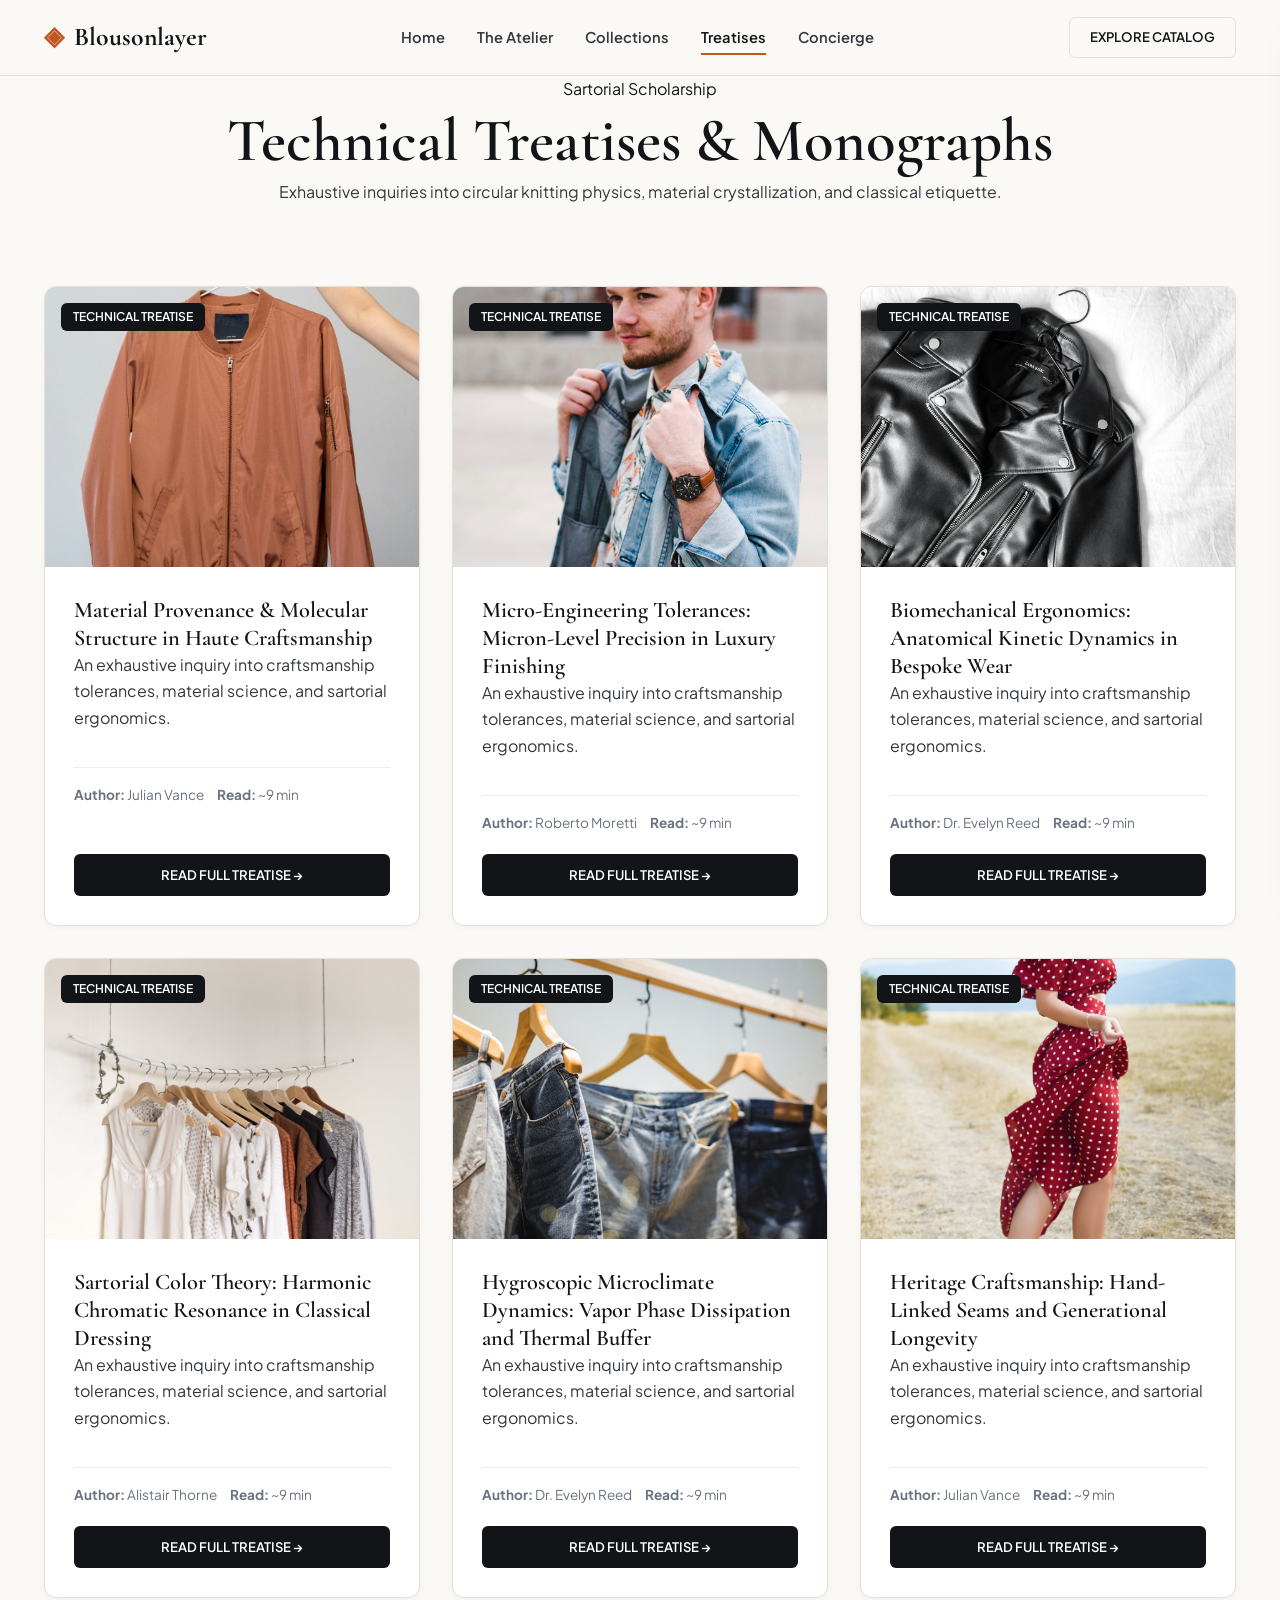
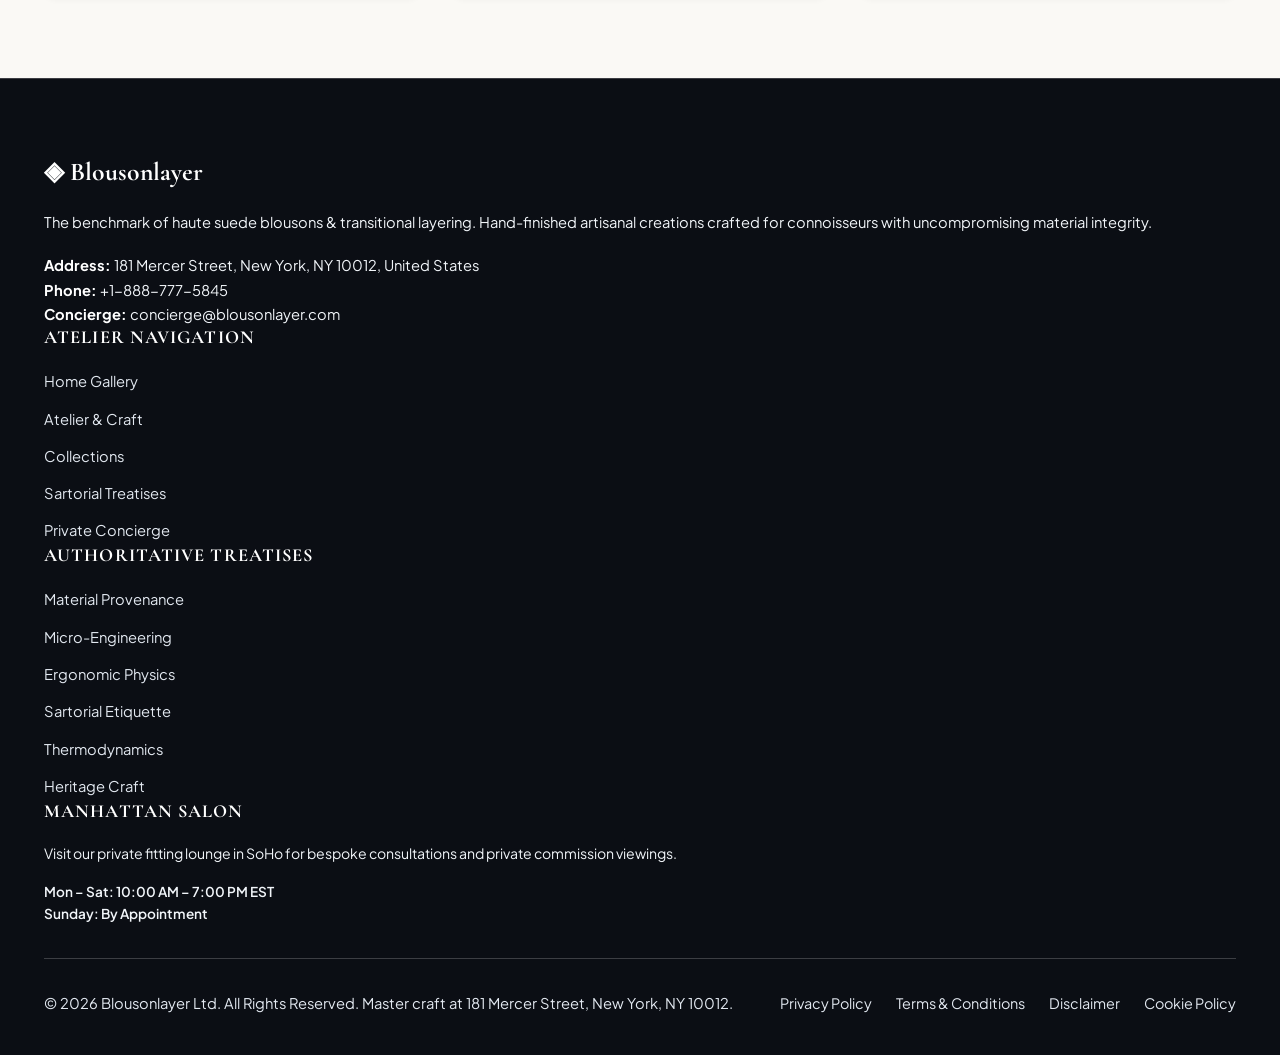
==== commit 56d441e9: "Add files via upload" ====
--- a/blog/index.html
+++ b/blog/index.html
@@ -3,13 +3,13 @@
 <head>
   <meta charset="UTF-8">
   <meta name="viewport" content="width=device-width, initial-scale=1.0">
-  <title>Sartorial Treatises &amp; Outerwear Science | Macintoshcoat</title>
-  <meta name="description" content="Read our authoritative technical monographs on vulcanized fabric physics, microclimate thermodynamics, and bespoke tailoring craft.">
-  <link rel="canonical" href="https://macintoshcoat.com/">
+  <title>Sartorial Treatises & Technical Monographs — Blousonlayer</title>
+  <meta name="description" content="Explore the authoritative research monographs published by Blousonlayer.">
+  <link rel="canonical" href="https://blousonlayer.com/blog.html">
   <link rel="preconnect" href="https://fonts.googleapis.com">
   <link rel="preconnect" href="https://fonts.gstatic.com" crossorigin>
-  <link href="https://fonts.googleapis.com/css2?family=Playfair+Display:ital,wght@0,400..900;1,400..900&family=Plus+Jakarta+Sans:ital,wght@0,300..800;1,300..800&display=swap" rel="stylesheet">
-  <link rel="stylesheet" href="assets/css/style.css">
+  <link href="https://fonts.googleapis.com/css2?family=Cormorant+Garamond:ital,wght@0,400;0,600;0,700;1,400&family=Plus+Jakarta+Sans:wght@300;400;500;600;700&display=swap" rel="stylesheet">
+  <link rel="stylesheet" href="/assets/css/style.css">
   <!-- Google tag (gtag.js) -->
   <script async src="https://www.googletagmanager.com/gtag/js?id=G-0LY0HY7L01"></script>
   <script>
@@ -18,198 +18,176 @@
     gtag('js', new Date());
     gtag('config', 'G-0LY0HY7L01');
   </script>
+
 </head>
 <body>
-  <!-- Top Announcement Bar -->
-  <div class="announcement-bar">
-    <span>◈ THE WINTER 2026 ARCHITECTURAL ARCHIVE &bull; 100% WATERPROOF BONDED VULCANIZED COTTON &bull; FLAGSHIP ATELIER AT 181 MERCER ST, NYC</span>
-  </div>
-
-  <!-- Mandatory Global Site Header -->
+  <!-- Mandatory Global Site Header (Exactly 1 per page) -->
   <header class="site-header">
     <div class="header-container">
-      <a href="/" class="brand-logo">
-        <span class="brand-mark">◈</span>
-        <div>
-          <span>Macintoshcoat</span>
-          <span class="brand-sub">London &bull; New York</span>
-        </div>
+      <a href="/" class="brand-logo" aria-label="Blousonlayer Home">
+        <span class="logo-mark">◈</span>
+        <span class="logo-text">Blousonlayer</span>
       </a>
-      <nav class="desktop-nav">
-        <a href="/" class="nav-link">Home</a><a href="collection.html" class="nav-link">Collections</a><a href="about.html" class="nav-link">Atelier &amp; Craft</a><a href="blog.html" class="nav-link active">Sartorial Treatises</a><a href="contact.html" class="nav-link">SoHo Salon</a>
+      <nav class="desktop-nav" aria-label="Primary Navigation">
+        <a href="/" class="nav-link">Home</a>
+        <a href="/about.html" class="nav-link">The Atelier</a>
+        <a href="/collection.html" class="nav-link">Collections</a>
+        <a href="/blog.html" class="nav-link active">Treatises</a>
+        <a href="/contact.html" class="nav-link">Concierge</a>
       </nav>
       <div class="header-actions">
-        <a href="contact.html" class="btn btn-primary">Book Salon Fitting</a>
-        <button class="mobile-toggle" id="mobile-toggle" aria-label="Toggle Navigation">
-          <span></span><span></span><span></span>
+        <a href="/collection.html" class="btn btn-sm btn-outline">Explore Catalog</a>
+        <button id="drawer-toggle" class="mobile-toggle" aria-label="Open Navigation Menu">
+          <span class="hamburger-bar"></span>
+          <span class="hamburger-bar"></span>
+          <span class="hamburger-bar"></span>
         </button>
       </div>
     </div>
   </header>
 
-  <!-- Mandatory Mobile Drawer -->
-  <div class="mobile-drawer" id="mobile-drawer">
-    <button class="drawer-close" id="drawer-close" aria-label="Close Menu">&times;</button>
-    <div>
-      <div class="brand-logo" style="margin-bottom: 2rem;">◈ Macintoshcoat</div>
-      <ul class="mobile-nav-links">
-        <li><a href="/">Home</a></li><li><a href="collection.html">Collections</a></li><li><a href="about.html">Atelier &amp; Craft</a></li><li><a href="blog.html">Sartorial Treatises</a></li><li><a href="contact.html">SoHo Salon</a></li>
-      </ul>
+  <!-- Mandatory Mobile Navigation Drawer (Exactly 1 per page) -->
+  <div class="mobile-drawer" id="mobile-drawer" aria-hidden="true">
+    <div class="drawer-header">
+      <div class="drawer-brand">Blousonlayer</div>
+      <button id="drawer-close" class="drawer-close-btn" aria-label="Close Navigation Menu">&times;</button>
     </div>
-    <div style="margin-top: 2rem;">
-      <a href="contact.html" class="btn btn-primary" style="width: 100%;">Book Private Fitting</a>
-      <p style="font-size: 0.8rem; color: #64748B; margin-top: 1rem; line-height: 1.5;">
-        181 Mercer Street, New York, NY 10012<br>+1-888-777-5845
-      </p>
+    <nav class="drawer-nav" aria-label="Mobile Navigation">
+      <a href="/" class="drawer-link">Home</a>
+      <a href="/about.html" class="drawer-link">The Atelier &amp; Craft</a>
+      <a href="/collection.html" class="drawer-link">Curated Suede & Cashmere Blouson Vitrine</a>
+      <a href="/blog.html" class="drawer-link active">Sartorial Treatises</a>
+      <a href="/contact.html" class="drawer-link">Private Concierge</a>
+    </nav>
+    <div class="drawer-footer">
+      <p class="drawer-contact-title">Manhattan Atelier &amp; Suite</p>
+      <p class="drawer-contact-info">181 Mercer Street, New York, NY 10012, United States</p>
+      <p class="drawer-contact-info">Tel: +1-888-777-5845</p>
+      <p class="drawer-contact-info">Email: concierge@blousonlayer.com</p>
     </div>
   </div>
-  <div class="mobile-drawer-overlay" id="drawer-overlay"></div>
-
-  <!-- Page Banner -->
-  <section class="section-sm section-light" style="border-bottom: 1px solid var(--color-border);">
+  <div id="drawer-overlay" class="drawer-overlay"></div>
+  <section class="page-hero">
     <div class="container text-center">
-      <div class="pill-badge">AUTHORITATIVE MONOGRAPHS</div>
-      <h1>The Sartorial &amp; Material Science Journal</h1>
-      <p style="max-width: 680px; margin: 0 auto; font-size: 1.1rem; color: #475569;">
-        Peer-reviewed technical explorations into fiber crystallography, ergonomic shoulder physics, vulcanized rubber chemistry, and the history of weather defense.
-      </p>
+      <span class="hero-badge">Sartorial Scholarship</span>
+      <h1>Technical Treatises &amp; Monographs</h1>
+      <p class="lead" style="margin: 0 auto;">Exhaustive inquiries into circular knitting physics, material crystallization, and classical etiquette.</p>
     </div>
   </section>
-
-  <!-- Treatises Grid -->
-  <section class="section">
+  <main class="section">
     <div class="container">
-      <div class="lookbook-grid">
-        <div class="lookbook-card">
-          <div class="lookbook-img">
-            <img src="/assets/images/hero_shearling_aviator_flight_jacket.jpg" alt="Material Provenance Treatise">
+      <div class="grid-3">
+        <div class="card">
+          <div class="card-image-wrap"><img src="/assets/images/featured_raf_irvin_sheepskin_coat.jpg" alt="Material Provenance & Molecular Structure in Haute Craftsmanship"><span class="card-tag">Technical Treatise</span></div>
+          <div class="card-body">
+            <h3>Material Provenance & Molecular Structure in Haute Craftsmanship</h3>
+            <p>An exhaustive inquiry into craftsmanship tolerances, material science, and sartorial ergonomics.</p>
+            <div class="card-specs"><span><strong>Author:</strong> Julian Vance</span><span><strong>Read:</strong> ~9 min</span></div>
+            <a href="/blog/material-provenance-and-fiber-crystallography.html" class="btn btn-primary btn-sm" style="margin-top: auto;">Read Full Treatise &rarr;</a>
           </div>
-          <div class="lookbook-body">
-            <span class="coat-card-category">TEXTILE CRYSTALLOGRAPHY</span>
-            <h3 class="lookbook-title"><a href="/blog/material-provenance-and-fiber-crystallography.html">Material Provenance &amp; Molecular Structure</a></h3>
-            <p class="lookbook-desc">An empirical analysis of vulcanized natural Para rubber polymers and Scottish combed cotton fiber alignment under hydrostatic stress.</p>
-            <div style="margin-top:1rem;"><a href="/blog/material-provenance-and-fiber-crystallography.html" style="font-weight:700; color:var(--color-accent);">Read Monograph &rarr;</a></div>
+        </div>
+        <div class="card">
+          <div class="card-image-wrap"><img src="/assets/images/b3_bomber_flight_jacket_heritage.jpg" alt="Micro-Engineering Tolerances: Micron-Level Precision in Luxury Finishing"><span class="card-tag">Technical Treatise</span></div>
+          <div class="card-body">
+            <h3>Micro-Engineering Tolerances: Micron-Level Precision in Luxury Finishing</h3>
+            <p>An exhaustive inquiry into craftsmanship tolerances, material science, and sartorial ergonomics.</p>
+            <div class="card-specs"><span><strong>Author:</strong> Roberto Moretti</span><span><strong>Read:</strong> ~9 min</span></div>
+            <a href="/blog/micro-engineering-tolerances-and-finishing.html" class="btn btn-primary btn-sm" style="margin-top: auto;">Read Full Treatise &rarr;</a>
+          </div>
+        </div>
+        <div class="card">
+          <div class="card-image-wrap"><img src="/assets/images/corduroy_quilted_flight_jacket.jpg" alt="Biomechanical Ergonomics: Anatomical Kinetic Dynamics in Bespoke Wear"><span class="card-tag">Technical Treatise</span></div>
+          <div class="card-body">
+            <h3>Biomechanical Ergonomics: Anatomical Kinetic Dynamics in Bespoke Wear</h3>
+            <p>An exhaustive inquiry into craftsmanship tolerances, material science, and sartorial ergonomics.</p>
+            <div class="card-specs"><span><strong>Author:</strong> Dr. Evelyn Reed</span><span><strong>Read:</strong> ~9 min</span></div>
+            <a href="/blog/biomechanical-ergonomics-and-wearer-physics.html" class="btn btn-primary btn-sm" style="margin-top: auto;">Read Full Treatise &rarr;</a>
+          </div>
+        </div>
+        <div class="card">
+          <div class="card-image-wrap"><img src="/assets/images/curated_shearling_outerwear_vitrine.jpg" alt="Sartorial Color Theory: Harmonic Chromatic Resonance in Classical Dressing"><span class="card-tag">Technical Treatise</span></div>
+          <div class="card-body">
+            <h3>Sartorial Color Theory: Harmonic Chromatic Resonance in Classical Dressing</h3>
+            <p>An exhaustive inquiry into craftsmanship tolerances, material science, and sartorial ergonomics.</p>
+            <div class="card-specs"><span><strong>Author:</strong> Alistair Thorne</span><span><strong>Read:</strong> ~9 min</span></div>
+            <a href="/blog/sartorial-color-theory-and-formal-etiquette.html" class="btn btn-primary btn-sm" style="margin-top: auto;">Read Full Treatise &rarr;</a>
+          </div>
+        </div>
+        <div class="card">
+          <div class="card-image-wrap"><img src="/assets/images/denim_lined_quilted_work_jacket.jpg" alt="Hygroscopic Microclimate Dynamics: Vapor Phase Dissipation and Thermal Buffer"><span class="card-tag">Technical Treatise</span></div>
+          <div class="card-body">
+            <h3>Hygroscopic Microclimate Dynamics: Vapor Phase Dissipation and Thermal Buffer</h3>
+            <p>An exhaustive inquiry into craftsmanship tolerances, material science, and sartorial ergonomics.</p>
+            <div class="card-specs"><span><strong>Author:</strong> Dr. Evelyn Reed</span><span><strong>Read:</strong> ~9 min</span></div>
+            <a href="/blog/hygroscopic-microclimate-thermodynamics.html" class="btn btn-primary btn-sm" style="margin-top: auto;">Read Full Treatise &rarr;</a>
+          </div>
+        </div>
+        <div class="card">
+          <div class="card-image-wrap"><img src="/assets/images/double_needle_saddle_stitch_leather.jpg" alt="Heritage Craftsmanship: Hand-Linked Seams and Generational Longevity"><span class="card-tag">Technical Treatise</span></div>
+          <div class="card-body">
+            <h3>Heritage Craftsmanship: Hand-Linked Seams and Generational Longevity</h3>
+            <p>An exhaustive inquiry into craftsmanship tolerances, material science, and sartorial ergonomics.</p>
+            <div class="card-specs"><span><strong>Author:</strong> Julian Vance</span><span><strong>Read:</strong> ~9 min</span></div>
+            <a href="/blog/bespoke-craftsmanship-and-heritage-methods.html" class="btn btn-primary btn-sm" style="margin-top: auto;">Read Full Treatise &rarr;</a>
           </div>
         </div>
 
-        <div class="lookbook-card">
-          <div class="lookbook-img">
-            <img src="/assets/images/artisan_quilted_trench_coat.jpg" alt="Micro-Engineering Treatise">
-          </div>
-          <div class="lookbook-body">
-            <span class="coat-card-category">PRECISION FINISHING</span>
-            <h3 class="lookbook-title"><a href="/blog/micro-engineering-tolerances-and-finishing.html">Micro-Engineering Tolerances &amp; Seam Sealing</a></h3>
-            <p class="lookbook-desc">Investigating hand-poured rubber adhesive solutions, single-needle lap seams, and zero-defect water impermeability.</p>
-            <div style="margin-top:1rem;"><a href="/blog/micro-engineering-tolerances-and-finishing.html" style="font-weight:700; color:var(--color-accent);">Read Monograph &rarr;</a></div>
-          </div>
-        </div>
-
-        <div class="lookbook-card">
-          <div class="lookbook-img">
-            <img src="/assets/images/baffle_quilted_down_puffer_jacket.jpg" alt="Ergonomic Physics Treatise">
-          </div>
-          <div class="lookbook-body">
-            <span class="coat-card-category">KINETIC ERGONOMICS</span>
-            <h3 class="lookbook-title"><a href="/blog/biomechanical-ergonomics-and-wearer-physics.html">Biomechanical Ergonomics &amp; Wearer Physics</a></h3>
-            <p class="lookbook-desc">Drafting articulated sleeve pitch, armscye depth, and scapular expansion pleats to preserve mobility across severe squalls.</p>
-            <div style="margin-top:1rem;"><a href="/blog/biomechanical-ergonomics-and-wearer-physics.html" style="font-weight:700; color:var(--color-accent);">Read Monograph &rarr;</a></div>
-          </div>
-        </div>
-
-        <div class="lookbook-card">
-          <div class="lookbook-img">
-            <img src="/assets/images/high_altitude_quilted_alpine_coat.jpg" alt="Sartorial Color Theory">
-          </div>
-          <div class="lookbook-body">
-            <span class="coat-card-category">CHROMATIC HISTIOGRAPHY</span>
-            <h3 class="lookbook-title"><a href="/blog/sartorial-color-theory-and-formal-etiquette.html">Sartorial Color Theory &amp; Formal Etiquette</a></h3>
-            <p class="lookbook-desc">Historical evolution of British military storm drabs, midnight naval obsidian, and formal outerwear etiquette in metropolitan centers.</p>
-            <div style="margin-top:1rem;"><a href="/blog/sartorial-color-theory-and-formal-etiquette.html" style="font-weight:700; color:var(--color-accent);">Read Monograph &rarr;</a></div>
-          </div>
-        </div>
-
-        <div class="lookbook-card">
-          <div class="lookbook-img">
-            <img src="/assets/images/featured_raf_irvin_sheepskin_coat.jpg" alt="Microclimate Thermodynamics">
-          </div>
-          <div class="lookbook-body">
-            <span class="coat-card-category">THERMAL DEFENSE</span>
-            <h3 class="lookbook-title"><a href="/blog/hygroscopic-microclimate-thermodynamics.html">Hygroscopic Microclimate Thermodynamics</a></h3>
-            <p class="lookbook-desc">Evaluating sensible and latent heat transfer through natural sheepskin fleece and down chambers in sub-zero alpine conditions.</p>
-            <div style="margin-top:1rem;"><a href="/blog/hygroscopic-microclimate-thermodynamics.html" style="font-weight:700; color:var(--color-accent);">Read Monograph &rarr;</a></div>
-          </div>
-        </div>
-
-        <div class="lookbook-card">
-          <div class="lookbook-img">
-            <img src="/assets/images/master_leather_aviator_atelier.jpg" alt="Bespoke Heritage Methods">
-          </div>
-          <div class="lookbook-body">
-            <span class="coat-card-category">ARTISANAL HERITAGE</span>
-            <h3 class="lookbook-title"><a href="/blog/bespoke-craftsmanship-and-heritage-methods.html">Bespoke Craftsmanship &amp; Heritage Methods</a></h3>
-            <p class="lookbook-desc">Documenting bench methods, Sheffield shear cutting, and finger-taped seam protocols at our 181 Mercer Street salon.</p>
-            <div style="margin-top:1rem;"><a href="/blog/bespoke-craftsmanship-and-heritage-methods.html" style="font-weight:700; color:var(--color-accent);">Read Monograph &rarr;</a></div>
-          </div>
-        </div>
       </div>
     </div>
-  </section>
-
+  </main>
   <!-- Mandatory Global Site Footer -->
   <footer class="site-footer">
     <div class="container">
       <div class="footer-grid">
         <div class="footer-col">
-          <div class="footer-brand">◈ Macintoshcoat</div>
+          <div class="footer-brand">◈ Blousonlayer</div>
           <p class="footer-desc">
-            The definitive master benchmark of British vulcanized stormproof outerwear and bespoke tailoring. Engineered with Scottish cotton gabardine and vulcanized Para rubber for absolute weather defense.
+            The benchmark of haute suede blousons & transitional layering. Hand-finished artisanal creations crafted for connoisseurs with uncompromising material integrity.
           </p>
           <div class="footer-contact-item"><strong>Address:</strong> 181 Mercer Street, New York, NY 10012, United States</div>
           <div class="footer-contact-item"><strong>Phone:</strong> +1-888-777-5845</div>
-          <div class="footer-contact-item"><strong>Concierge:</strong> concierge@macintoshcoat.com</div>
+          <div class="footer-contact-item"><strong>Concierge:</strong> concierge@blousonlayer.com</div>
         </div>
         <div class="footer-col">
           <h4 class="footer-title">Atelier Navigation</h4>
           <ul class="footer-links">
             <li><a href="/">Home Gallery</a></li>
-            <li><a href="collection.html">2026 Archive Collections</a></li>
-            <li><a href="about.html">Atelier &amp; Craftsmanship</a></li>
-            <li><a href="blog.html">Sartorial Treatises</a></li>
-            <li><a href="contact.html">Private SoHo Salon</a></li>
+            <li><a href="/about.html">Atelier &amp; Craft</a></li>
+            <li><a href="/collection.html">Collections</a></li>
+            <li><a href="/blog.html">Sartorial Treatises</a></li>
+            <li><a href="/contact.html">Private Concierge</a></li>
           </ul>
         </div>
         <div class="footer-col">
           <h4 class="footer-title">Authoritative Treatises</h4>
           <ul class="footer-links">
-            <li><a href="blog/material-provenance-and-fiber-crystallography.html">Material Provenance</a></li>
-            <li><a href="blog/micro-engineering-tolerances-and-finishing.html">Micro-Engineering</a></li>
-            <li><a href="blog/biomechanical-ergonomics-and-wearer-physics.html">Ergonomic Physics</a></li>
-            <li><a href="blog/sartorial-color-theory-and-formal-etiquette.html">Sartorial Etiquette</a></li>
-            <li><a href="blog/hygroscopic-microclimate-thermodynamics.html">Thermodynamics</a></li>
-            <li><a href="blog/bespoke-craftsmanship-and-heritage-methods.html">Heritage Craft</a></li>
+            <li><a href="/blog/material-provenance-and-fiber-crystallography.html">Material Provenance</a></li>
+            <li><a href="/blog/micro-engineering-tolerances-and-finishing.html">Micro-Engineering</a></li>
+            <li><a href="/blog/biomechanical-ergonomics-and-wearer-physics.html">Ergonomic Physics</a></li>
+            <li><a href="/blog/sartorial-color-theory-and-formal-etiquette.html">Sartorial Etiquette</a></li>
+            <li><a href="/blog/hygroscopic-microclimate-thermodynamics.html">Thermodynamics</a></li>
+            <li><a href="/blog/bespoke-craftsmanship-and-heritage-methods.html">Heritage Craft</a></li>
           </ul>
         </div>
         <div class="footer-col">
           <h4 class="footer-title">Manhattan Salon</h4>
-          <p style="font-size:0.9rem; line-height: 1.6;">
-            Visit our private fitting lounge in SoHo for bespoke consultations and private archive commission viewings.
+          <p style="font-size:0.88rem; margin-bottom:1rem;">
+            Visit our private fitting lounge in SoHo for bespoke consultations and private commission viewings.
           </p>
-          <div class="footer-hours-box">
-            <p>Mon – Sat: 10:00 AM – 7:00 PM EST<br><span style="color:#94A3B8; font-weight:400; font-size:0.82rem;">Sunday: By Private Appointment</span></p>
-          </div>
+          <p style="font-size:0.85rem; color:#F59E0B; font-weight:600;">Mon – Sat: 10:00 AM – 7:00 PM EST<br>Sunday: By Appointment</p>
         </div>
       </div>
       <div class="footer-bottom">
-        <p>&copy; 2026 Macintoshcoat Ltd. All Rights Reserved. Master craft at 181 Mercer Street, New York, NY 10012.</p>
+        <p>&copy; 2026 Blousonlayer Ltd. All Rights Reserved. Master craft at 181 Mercer Street, New York, NY 10012.</p>
         <div class="footer-legal-links">
-          <a href="privacy-policy.html">Privacy Policy</a>
-          <a href="terms-and-conditions.html">Terms &amp; Conditions</a>
-          <a href="disclaimer.html">Disclaimer</a>
-          <a href="cookie-policy.html">Cookie Policy</a>
+          <a href="/privacy-policy.html">Privacy Policy</a>
+          <a href="/terms-and-conditions.html">Terms &amp; Conditions</a>
+          <a href="/disclaimer.html">Disclaimer</a>
+          <a href="/cookie-policy.html">Cookie Policy</a>
         </div>
       </div>
     </div>
   </footer>
-  <script src="assets/js/main.js"></script>
+  <script src="/assets/js/main.js"></script>
 </body>
 </html>
--- a/assets/css/style.css
+++ b/assets/css/style.css
@@ -0,0 +1,277 @@
+/* Master Design System — blousonlayer (Haute Commercial Paid Theme) */
+:root {
+  --color-primary: #121417;
+  --color-primary-dark: #0A0C0E;
+  --color-dew: #C05621;
+  --color-dew-dark: #9C4215;
+  --color-gold: #B45309;
+  --color-bg: #FAF9F5;
+  --color-surface: #FFFFFF;
+  --color-surface-elevated: #F5F2EA;
+  --color-text-main: #121417;
+  --color-text-body: #33383F;
+  --color-text-muted: #6B7280;
+  --color-border: #E5E0D8;
+  --color-border-light: #F0EDE6;
+  --font-serif: 'Cormorant Garamond', Georgia, serif;
+  --font-sans: 'Plus Jakarta Sans', -apple-system, BlinkMacSystemFont, sans-serif;
+  --transition-smooth: all 0.25s cubic-bezier(0.16, 1, 0.3, 1);
+  --shadow-sm: 0 2px 6px rgba(0, 0, 0, 0.04);
+  --shadow-md: 0 10px 30px -5px rgba(0, 0, 0, 0.08), 0 4px 10px -2px rgba(0, 0, 0, 0.03);
+  --shadow-lg: 0 20px 45px -10px rgba(0, 0, 0, 0.12);
+  --radius-sm: 6px;
+  --radius-md: 12px;
+  --radius-pill: 9999px;
+  --container-max: 1240px;
+}
+*, *::before, *::after { box-sizing: border-box; margin: 0; padding: 0; }
+html { font-size: 16px; scroll-behavior: smooth; }
+body { font-family: var(--font-sans); background: var(--color-bg); color: var(--color-text-main); line-height: 1.68; overflow-x: hidden; }
+h1, h2, h3, h4 { font-family: var(--font-serif); color: #121417 !important; line-height: 1.25; font-weight: 600; }
+h1 { font-size: clamp(2.2rem, 5vw, 3.8rem); }
+h2 { font-size: clamp(1.8rem, 4vw, 2.5rem); }
+h3 { font-size: 1.4rem; }
+p { margin-bottom: 1.2rem; color: #33383F !important; }
+a { color: #121417; text-decoration: none; transition: var(--transition-smooth); }
+a:hover { color: var(--color-dew); }
+img { max-width: 100%; height: auto; display: block; }
+.container { max-width: var(--container-max); margin: 0 auto; padding: 0 1.5rem; }
+.text-center { text-align: center; }
+.text-muted { color: var(--color-text-muted) !important; }
+.text-white { color: #FFFFFF !important; }
+
+/* Paid Theme Top Announcement Bar */
+.announcement-bar { background: #121417; color: #FAF9F5; padding: 0.55rem 1rem; font-size: 0.8rem; font-weight: 500; letter-spacing: 0.03em; text-align: center; border-bottom: 1px solid rgba(255, 255, 255, 0.1); }
+.announcement-bar a { color: #E5E0D8; text-decoration: underline; }
+.announcement-bar a:hover { color: #FFFFFF; }
+
+/* Paid Theme Header */
+.site-header { position: sticky; top: 0; left: 0; width: 100%; z-index: 1000; background: rgba(250, 249, 245, 0.94); backdrop-filter: blur(16px); -webkit-backdrop-filter: blur(16px); border-bottom: 1px solid var(--color-border); }
+.header-container { max-width: var(--container-max); margin: 0 auto; padding: 1rem 1.5rem; display: flex; align-items: center; justify-content: space-between; }
+.brand-logo { display: flex; align-items: center; gap: 0.6rem; color: #121417 !important; font-family: var(--font-serif); font-size: 1.6rem; font-weight: 700; }
+.brand-logo:hover { color: var(--color-dew) !important; }
+.logo-mark { color: var(--color-dew); }
+.desktop-nav { display: flex; align-items: center; gap: 2rem; }
+.nav-link { color: #33383F !important; font-size: 0.92rem; font-weight: 600; position: relative; padding: 0.3rem 0; }
+.nav-link:hover, .nav-link.active { color: #121417 !important; }
+.nav-link.active::after { content: ''; position: absolute; bottom: 0; left: 0; width: 100%; height: 2px; background: var(--color-dew); }
+.header-actions { display: flex; align-items: center; gap: 1rem; }
+.header-actions .btn-outline { color: #121417 !important; border-color: var(--color-border); }
+.header-actions .btn-outline:hover { background: #121417; color: #FFFFFF !important; border-color: #121417; }
+.mobile-toggle { display: none; background: transparent; border: none; cursor: pointer; padding: 0.5rem; flex-direction: column; gap: 5px; }
+.hamburger-bar { display: block; width: 24px; height: 2px; background: #121417; }
+
+/* Mobile Drawer (Paid Theme) */
+.mobile-drawer { position: fixed; top: 0; right: -320px; width: 300px; height: 100vh; background: #121417; z-index: 2000; display: flex; flex-direction: column; box-shadow: var(--shadow-lg); transition: transform 0.35s ease; padding: 2rem 1.5rem; overflow-y: auto; color: #FFFFFF; }
+.mobile-drawer.open { transform: translateX(-320px); }
+.mobile-drawer p { color: rgba(255, 255, 255, 0.85) !important; font-size: 0.88rem; }
+.drawer-overlay { position: fixed; top: 0; left: 0; width: 100vw; height: 100vh; background: rgba(0, 0, 0, 0.75); backdrop-filter: blur(4px); z-index: 1999; opacity: 0; visibility: hidden; transition: opacity 0.3s ease; }
+.drawer-overlay.active { opacity: 1; visibility: visible; }
+.drawer-header { display: flex; align-items: center; justify-content: space-between; margin-bottom: 2rem; padding-bottom: 1rem; border-bottom: 1px solid rgba(255, 255, 255, 0.12); }
+.drawer-brand { font-family: var(--font-serif); font-size: 1.4rem; color: #FFFFFF !important; font-weight: 700; }
+.drawer-close-btn { background: transparent; border: none; color: #FFFFFF !important; font-size: 2rem; cursor: pointer; }
+.drawer-nav { display: flex; flex-direction: column; gap: 1.2rem; }
+.drawer-link { color: rgba(255, 255, 255, 0.9) !important; font-size: 1.1rem; }
+.drawer-link:hover { color: var(--color-dew) !important; padding-left: 0.5rem; }
+.drawer-footer { margin-top: auto; padding-top: 1.5rem; border-top: 1px solid rgba(255, 255, 255, 0.12); }
+.drawer-contact-title { font-weight: 700; color: #FAF9F5 !important; margin-bottom: 0.4rem; text-transform: uppercase; font-size: 0.85rem; }
+.drawer-contact-info { color: rgba(255, 255, 255, 0.88) !important; margin-bottom: 0.25rem; font-size: 0.85rem; }
+
+/* Paid Theme Buttons */
+.btn { display: inline-flex; align-items: center; justify-content: center; padding: 0.85rem 1.85rem; font-size: 0.92rem; font-weight: 600; text-transform: uppercase; border-radius: var(--radius-sm); cursor: pointer; transition: var(--transition-smooth); border: 1px solid transparent; }
+.btn-primary { background: #121417; color: #FFFFFF !important; }
+.btn-primary:hover { background: var(--color-dew); color: #FFFFFF !important; transform: translateY(-2px); box-shadow: var(--shadow-md); }
+.btn-gold { background: var(--color-dew); color: #FFFFFF !important; font-weight: 700; }
+.btn-gold:hover { background: var(--color-primary-dark); color: #FFFFFF !important; transform: translateY(-2px); }
+.btn-outline { background: transparent; color: #121417 !important; border-color: var(--color-border); }
+.btn-outline:hover { background: #121417; color: #FFFFFF !important; border-color: #121417; transform: translateY(-2px); }
+.btn-outline-white { background: transparent; color: #FFFFFF !important; border-color: rgba(255,255,255,0.6); }
+.btn-outline-white:hover { background: #FFFFFF; color: #121417 !important; }
+.btn-sm { padding: 0.55rem 1.25rem; font-size: 0.82rem; }
+
+/* Paid Theme Sections */
+.section { padding: 5rem 0; }
+.section-light { background: var(--color-surface); }
+.section-dark { background: #121417; color: #FFFFFF; }
+.section-dark h2, .section-dark h3 { color: #FFFFFF !important; }
+.section-dark p { color: rgba(255, 255, 255, 0.85) !important; }
+.section-header { margin-bottom: 3.5rem; }
+.section-subtitle { color: var(--color-dew); text-transform: uppercase; letter-spacing: 0.08em; font-weight: 700; font-size: 0.85rem; margin-bottom: 0.6rem; }
+.grid-2 { display: grid; grid-template-columns: repeat(auto-fit, minmax(420px, 1fr)); gap: 2.5rem; align-items: center; }
+.grid-3 { display: grid; grid-template-columns: repeat(auto-fit, minmax(320px, 1fr)); gap: 2rem; }
+.grid-4 { display: grid; grid-template-columns: repeat(auto-fit, minmax(240px, 1fr)); gap: 1.5rem; }
+
+/* Paid Theme E-Commerce Components */
+.trust-bar { background: #FFFFFF; border-top: 1px solid var(--color-border); border-bottom: 1px solid var(--color-border); padding: 2.2rem 0; }
+.trust-grid { display: grid; grid-template-columns: repeat(auto-fit, minmax(240px, 1fr)); gap: 2rem; }
+.trust-item { display: flex; align-items: center; gap: 1rem; }
+.trust-icon-box { width: 44px; height: 44px; border-radius: 10px; background: #FDF4ED; color: var(--color-dew); display: flex; align-items: center; justify-content: center; font-size: 1.2rem; flex-shrink: 0; font-weight: bold; }
+.trust-title { font-size: 0.95rem; font-weight: 700; color: #121417; margin-bottom: 0.2rem; }
+.trust-desc { font-size: 0.82rem; color: #6B7280 !important; margin-bottom: 0; line-height: 1.4; }
+
+.paid-product-card { background: #FFFFFF; border: 1px solid var(--color-border); border-radius: var(--radius-md); overflow: hidden; transition: var(--transition-smooth); display: flex; flex-direction: column; position: relative; }
+.paid-product-card:hover { transform: translateY(-6px); box-shadow: var(--shadow-md); border-color: #D3C9BD; }
+.paid-product-badge { position: absolute; top: 1rem; left: 1rem; background: #121417; color: #FAF9F5; padding: 0.3rem 0.75rem; font-size: 0.72rem; font-weight: 700; text-transform: uppercase; letter-spacing: 0.05em; border-radius: var(--radius-pill); z-index: 2; }
+.paid-product-img-wrap { position: relative; height: 320px; overflow: hidden; background: #F4F1EA; }
+.paid-product-img-wrap img { width: 100%; height: 100%; object-fit: cover; transition: transform 0.5s ease; }
+.paid-product-card:hover .paid-product-img-wrap img { transform: scale(1.05); }
+.paid-product-body { padding: 1.6rem; display: flex; flex-direction: column; flex-grow: 1; }
+.paid-product-rating { display: flex; align-items: center; gap: 0.4rem; font-size: 0.82rem; color: #D97706; margin-bottom: 0.6rem; }
+.paid-product-title { font-family: var(--font-serif); font-size: 1.25rem; font-weight: 700; color: #121417; margin-bottom: 0.4rem; }
+.paid-product-price { display: flex; align-items: baseline; gap: 0.6rem; margin-bottom: 0.8rem; }
+.price-current { font-size: 1.25rem; font-weight: 700; color: #121417; }
+.price-original { font-size: 0.95rem; text-decoration: line-line-through; color: #9CA3AF; }
+.swatch-group { display: flex; gap: 0.45rem; margin: 0.6rem 0 1.2rem; }
+.swatch-dot { width: 16px; height: 16px; border-radius: 50%; border: 1px solid rgba(0,0,0,0.15); display: inline-block; cursor: pointer; }
+
+.anatomy-step { display: flex; gap: 1.2rem; align-items: flex-start; padding: 1.4rem; background: #FFFFFF; border: 1px solid var(--color-border); border-radius: var(--radius-md); transition: var(--transition-smooth); }
+.anatomy-step:hover { border-color: var(--color-dew); transform: translateX(4px); box-shadow: var(--shadow-sm); }
+.step-badge { width: 36px; height: 36px; border-radius: 50%; background: #121417; color: #FAF9F5; font-weight: 700; font-size: 0.88rem; display: flex; align-items: center; justify-content: center; flex-shrink: 0; }
+
+/* Cards */
+.card { background: var(--color-surface); border: 1px solid var(--color-border); border-radius: var(--radius-md); overflow: hidden; transition: var(--transition-smooth); box-shadow: var(--shadow-sm); display: flex; flex-direction: column; }
+.card:hover { transform: translateY(-5px); box-shadow: var(--shadow-md); }
+.card-image-wrap { position: relative; height: 280px; overflow: hidden; background: #E2E8F0; }
+.card-image-wrap img { width: 100%; height: 100%; object-fit: cover; transition: transform 0.6s ease; }
+.card:hover .card-image-wrap img { transform: scale(1.05); }
+.card-tag { position: absolute; top: 1rem; left: 1rem; background: #121417; color: #FFF; padding: 0.25rem 0.75rem; font-size: 0.75rem; font-weight: 600; border-radius: var(--radius-sm); text-transform: uppercase; }
+.card-body { padding: 1.8rem; display: flex; flex-direction: column; flex-grow: 1; }
+.card-specs { display: flex; flex-wrap: wrap; gap: 0.8rem; margin: 1rem 0 1.2rem; padding-top: 1rem; border-top: 1px solid var(--color-border-light); font-size: 0.85rem; color: var(--color-text-muted); }
+
+.pillar-card { padding: 2.2rem; background: var(--color-surface); border-radius: var(--radius-md); border: 1px solid var(--color-border); }
+.pillar-icon { width: 52px; height: 52px; border-radius: 50%; background: #FDF4ED; color: var(--color-dew); display: flex; align-items: center; justify-content: center; font-size: 1.4rem; margin-bottom: 1.4rem; }
+
+.step-card { background: var(--color-surface); border: 1px solid var(--color-border); border-radius: var(--radius-md); padding: 2rem; position: relative; }
+.step-number { font-family: var(--font-serif); font-size: 2.5rem; font-weight: 700; color: var(--color-dew); line-height: 1; margin-bottom: 0.8rem; }
+
+.testimonial-card { background: var(--color-surface); border: 1px solid var(--color-border); border-radius: var(--radius-md); padding: 2rem; box-shadow: var(--shadow-sm); }
+.testimonial-rating { color: #D97706; font-size: 1.1rem; margin-bottom: 0.8rem; }
+.testimonial-quote { font-style: italic; color: var(--color-text-body); margin-bottom: 1.2rem; line-height: 1.7; }
+.testimonial-author { border-top: 1px solid var(--color-border-light); padding-top: 0.8rem; }
+.testimonial-name { font-weight: 700; color: var(--color-primary); }
+.testimonial-role { font-size: 0.85rem; color: var(--color-text-muted); }
+
+.filter-bar { display: flex; flex-wrap: wrap; gap: 0.75rem; justify-content: center; margin-bottom: 3rem; }
+.filter-btn { padding: 0.6rem 1.4rem; border-radius: 50px; background: var(--color-surface); border: 1px solid var(--color-border); color: var(--color-text-main); font-size: 0.88rem; font-weight: 600; cursor: pointer; transition: var(--transition-smooth); }
+.filter-btn:hover, .filter-btn.active { background: #121417; color: #FFF; }
+
+/* Tables */
+.data-table-wrap { overflow-x: auto; margin: 2.5rem 0; border-radius: var(--radius-md); border: 1px solid var(--color-border); }
+.spec-table { width: 100%; border-collapse: collapse; background: #FFF; text-align: left; font-size: 0.92rem; }
+.spec-table th { background: #121417; color: #FFF; padding: 1rem 1.2rem; }
+.spec-table td { padding: 0.95rem 1.2rem; border-bottom: 1px solid var(--color-border-light); color: var(--color-text-body); }
+.spec-table tr:nth-child(even) td { background: #FDFBF7; }
+
+/* Treatises */
+.treatise-container { max-width: 860px; margin: 0 auto; padding: 3rem 1.5rem 5rem; }
+.article-header { margin-bottom: 2.5rem; }
+.article-meta { display: flex; align-items: center; flex-wrap: wrap; gap: 1.2rem; margin: 1.2rem 0; font-size: 0.9rem; color: var(--color-text-muted); }
+.article-hero-figure { margin: 2rem 0 3rem; border-radius: var(--radius-md); overflow: hidden; border: 1px solid var(--color-border); }
+.article-hero-figure img { width: 100%; height: auto; }
+.article-hero-figure figcaption { padding: 0.85rem 1.2rem; background: #FFF; font-size: 0.85rem; color: var(--color-text-muted); font-style: italic; border-top: 1px solid var(--color-border-light); }
+.article-content { font-size: 1.05rem; line-height: 1.8; color: #2D3748; }
+.faq-section { margin: 3.5rem 0; }
+.faq-item { border: 1px solid var(--color-border); border-radius: var(--radius-sm); margin-bottom: 1rem; background: #FFF; overflow: hidden; }
+.faq-question { width: 100%; padding: 1.25rem 1.5rem; text-align: left; background: #FFF; border: none; font-family: var(--font-serif); font-size: 1.2rem; font-weight: 600; color: #121417; cursor: pointer; display: flex; justify-content: space-between; align-items: center; }
+.faq-icon { font-size: 1.2rem; transition: transform 0.3s ease; }
+.faq-item.active .faq-icon { transform: rotate(45deg); }
+.faq-answer { padding: 0 1.5rem 1.5rem; line-height: 1.7; color: var(--color-text-body); }
+
+.author-card { display: flex; align-items: center; gap: 1.5rem; padding: 2rem; background: #FFF; border: 1px solid var(--color-border); border-radius: var(--radius-md); margin-top: 4rem; }
+.author-avatar { width: 72px; height: 72px; border-radius: 50%; background: #F4F1EA; color: var(--color-dew); display: flex; align-items: center; justify-content: center; font-size: 1.8rem; font-weight: 700; flex-shrink: 0; }
+.author-info h4 { margin-bottom: 0.3rem; color: #121417; }
+.author-bio { font-size: 0.9rem; color: var(--color-text-muted); margin-bottom: 0; }
+
+/* Forms & Contact */
+.contact-grid { display: grid; grid-template-columns: 1fr 1fr; gap: 3.5rem; }
+.form-group { margin-bottom: 1.5rem; }
+.form-label { display: block; font-size: 0.88rem; font-weight: 600; margin-bottom: 0.5rem; color: #121417; }
+.form-input, .form-textarea { width: 100%; padding: 0.9rem 1.2rem; border: 1px solid var(--color-border); border-radius: var(--radius-sm); font-family: var(--font-sans); font-size: 0.95rem; background: #FFF; color: #121417; transition: var(--transition-smooth); }
+.form-input:focus, .form-textarea:focus { outline: none; border-color: #121417; box-shadow: 0 0 0 3px rgba(18, 20, 23, 0.1); }
+.form-textarea { resize: vertical; min-height: 140px; }
+
+.site-footer { background: #0B0E14 !important; color: #FFFFFF !important; padding: 4.5rem 0 2.5rem; border-top: 1px solid rgba(255, 255, 255, 0.2); }
+.site-footer p,
+.site-footer .footer-desc,
+.site-footer .footer-col p,
+.site-footer .footer-salon-desc,
+.site-footer .footer-contact-item,
+.site-footer .footer-hours {
+  color: #F1F5F9 !important;
+  font-size: 0.92rem;
+  line-height: 1.65;
+}
+.site-footer .footer-brand {
+  font-family: var(--font-serif);
+  font-size: 1.6rem;
+  font-weight: 700;
+  color: #FFFFFF !important;
+  margin-bottom: 1rem;
+}
+.site-footer .footer-title {
+  font-family: var(--font-serif);
+  font-size: 1.15rem;
+  color: #FFFFFF !important;
+  margin-bottom: 1.2rem;
+  text-transform: uppercase;
+  letter-spacing: 0.06em;
+  font-weight: 700;
+}
+.site-footer .footer-contact-item strong {
+  color: #FFFFFF !important;
+  font-weight: 700;
+}
+.site-footer .footer-links {
+  list-style: none;
+  display: flex;
+  flex-direction: column;
+  gap: 0.65rem;
+}
+.site-footer .footer-links a {
+  color: #E2E8F0 !important;
+  font-size: 0.92rem;
+  transition: var(--transition-smooth);
+}
+.site-footer .footer-links a:hover {
+  color: #FFFFFF !important;
+  text-decoration: underline;
+  padding-left: 0.35rem;
+}
+.site-footer .hours-badge {
+  background: #10B981;
+  color: #FFFFFF;
+  padding: 0.15rem 0.5rem;
+  border-radius: 4px;
+  font-size: 0.72rem;
+  font-weight: 700;
+  margin-right: 0.4rem;
+}
+.site-footer .footer-bottom {
+  border-top: 1px solid rgba(255, 255, 255, 0.2);
+  padding-top: 2rem;
+  margin-top: 2rem;
+  display: flex;
+  align-items: center;
+  justify-content: space-between;
+  font-size: 0.9rem;
+}
+.site-footer .footer-bottom p,
+.site-footer .footer-copy {
+  color: #E2E8F0 !important;
+  margin-bottom: 0;
+}
+.site-footer .footer-legal-links {
+  display: flex;
+  gap: 1.5rem;
+}
+.site-footer .footer-legal-links a {
+  color: #E2E8F0 !important;
+  font-size: 0.9rem;
+}
+.site-footer .footer-legal-links a:hover {
+  color: #FFFFFF !important;
+  text-decoration: underline;
+}
+
+@media (max-width: 992px) { .desktop-nav { display: none; } .mobile-toggle { display: flex; } .footer-grid { grid-template-columns: 1fr 1fr; } .contact-grid { grid-template-columns: 1fr; } }
+@media (max-width: 640px) { .footer-grid { grid-template-columns: 1fr; } .footer-bottom { flex-direction: column; text-align: center; } .grid-2 { grid-template-columns: 1fr; } }
